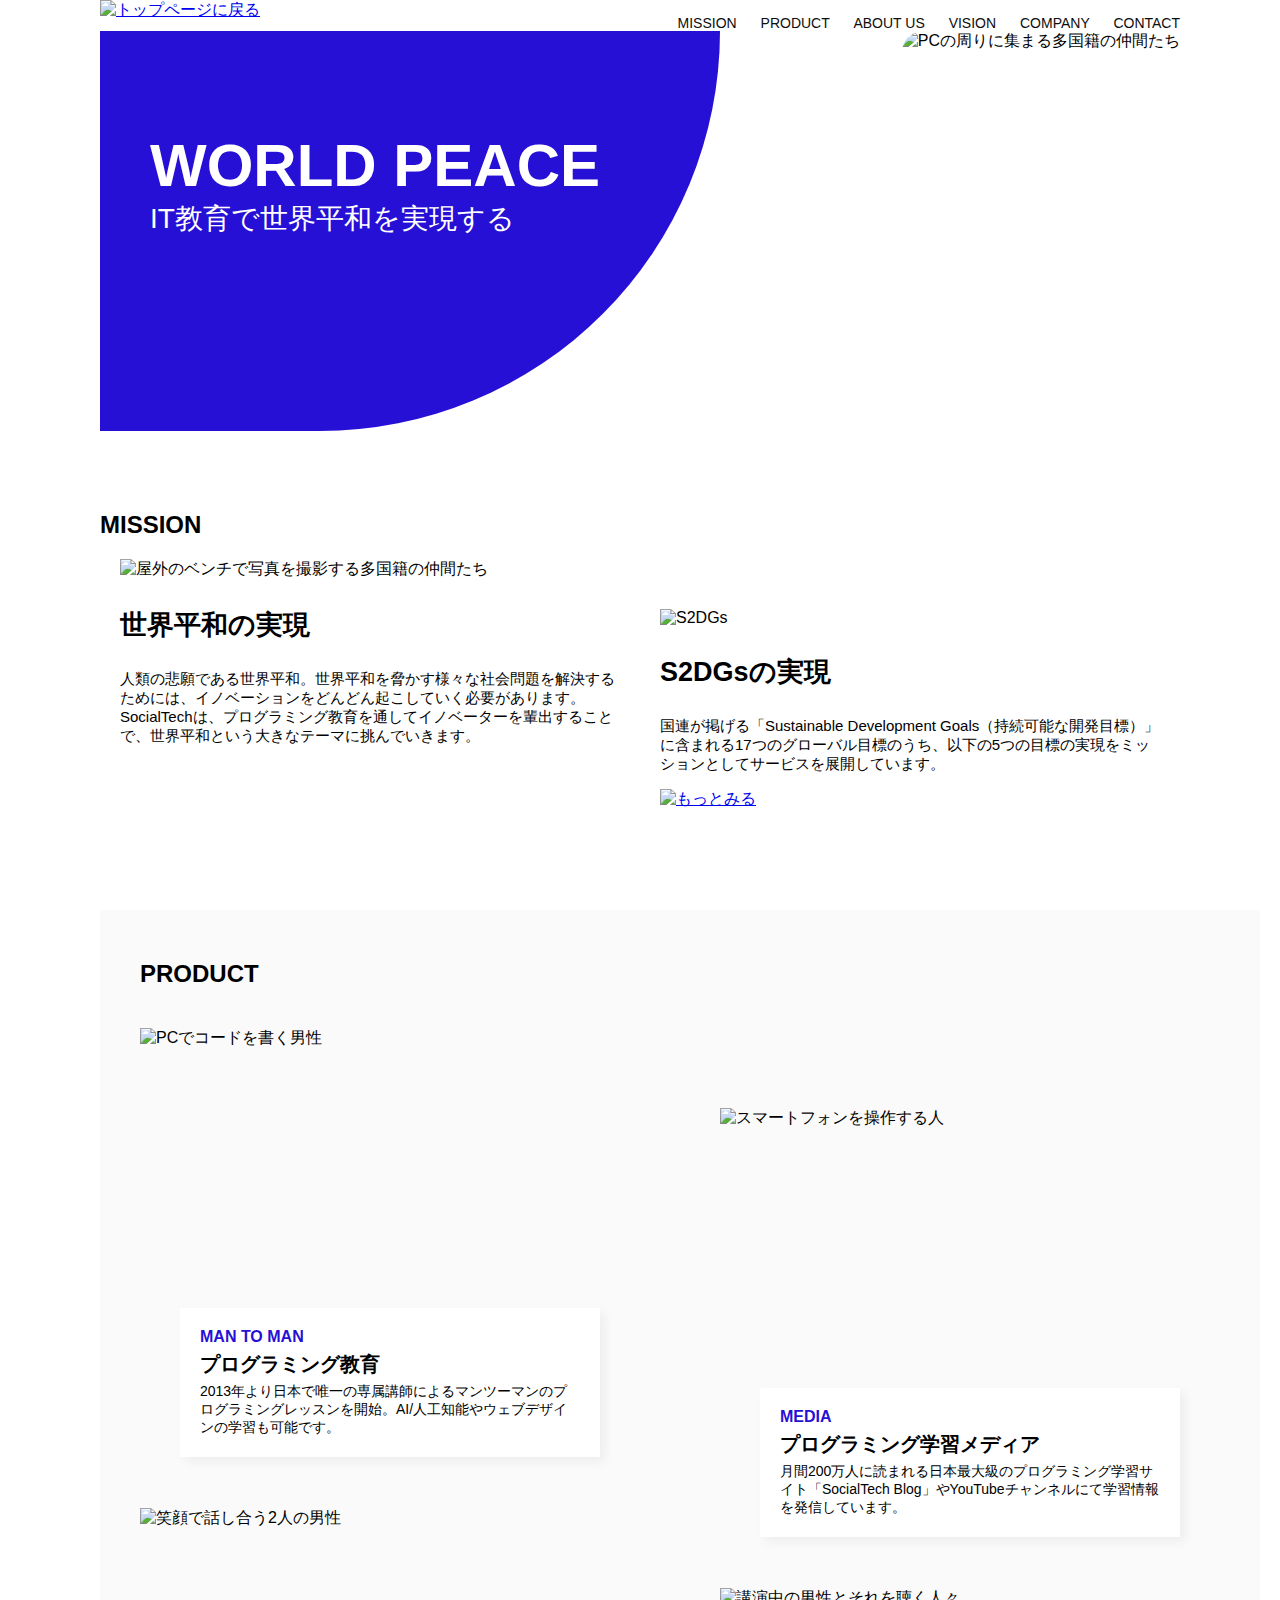
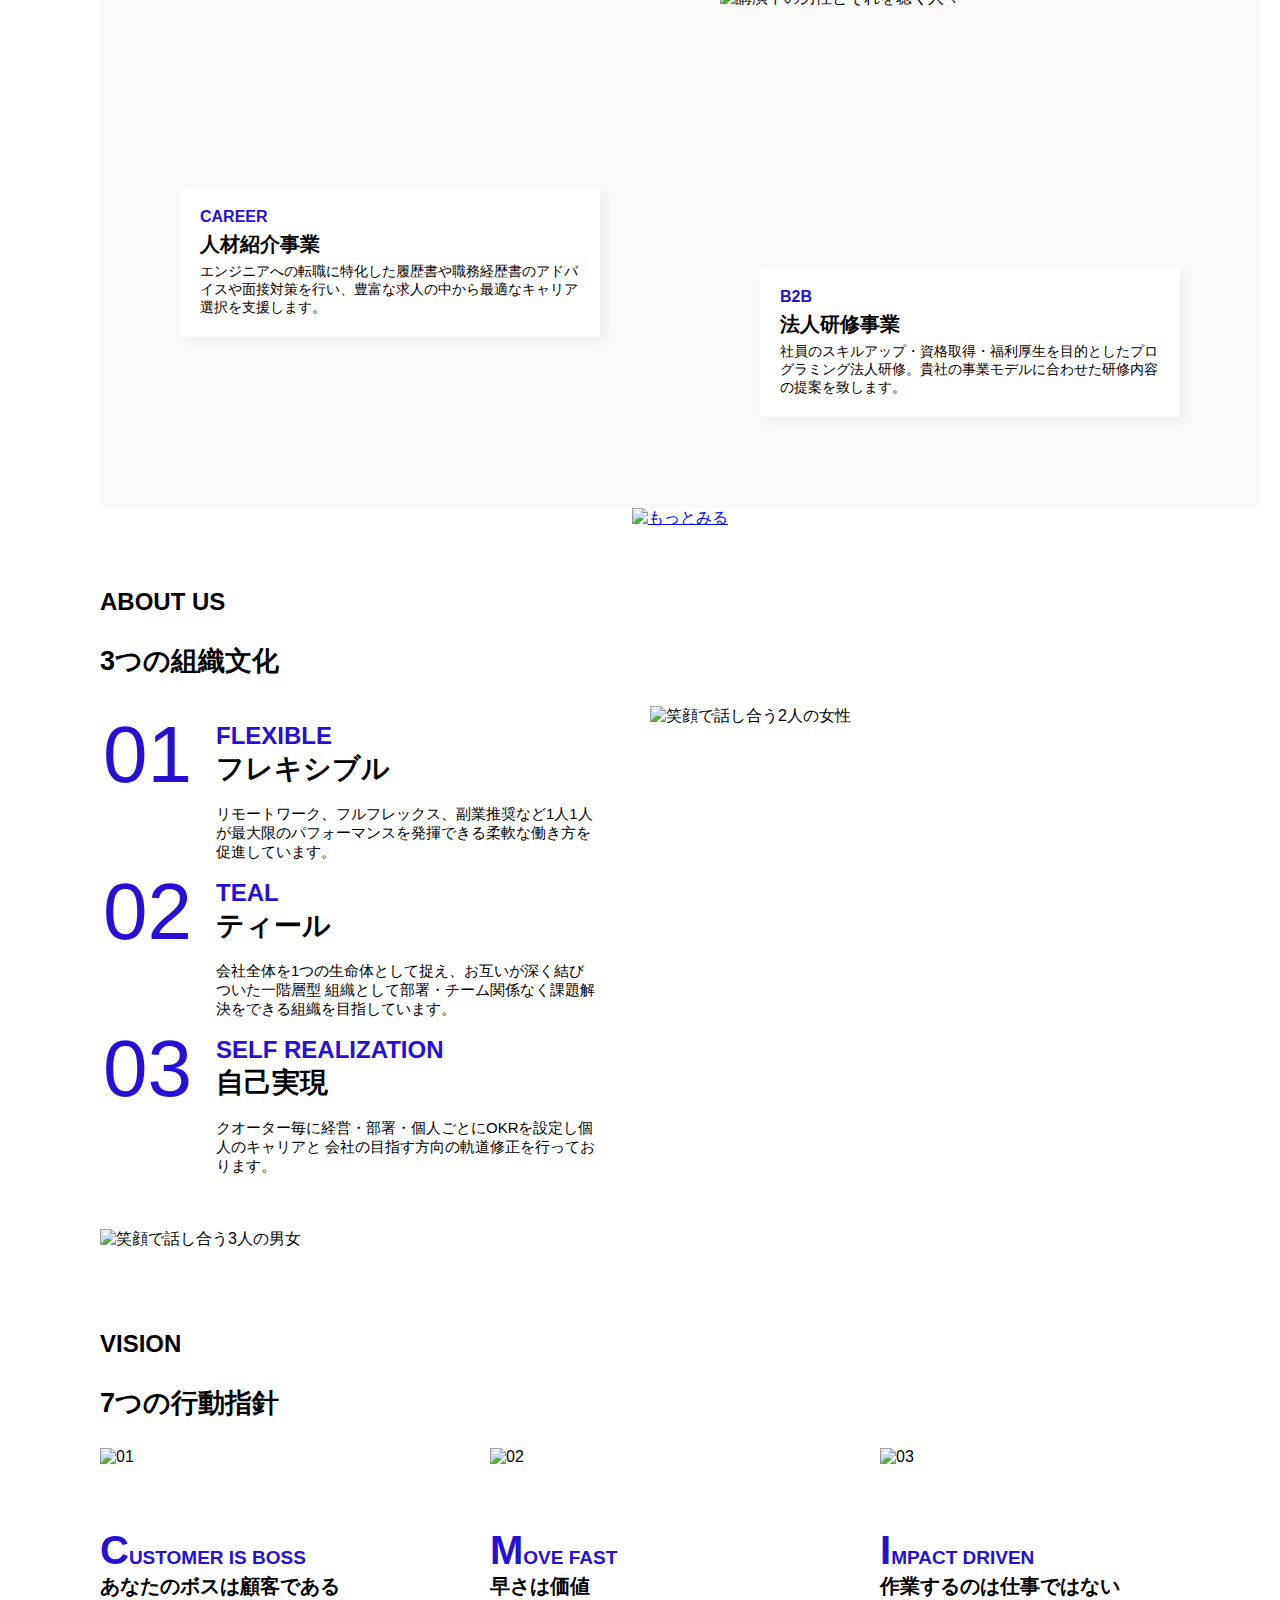
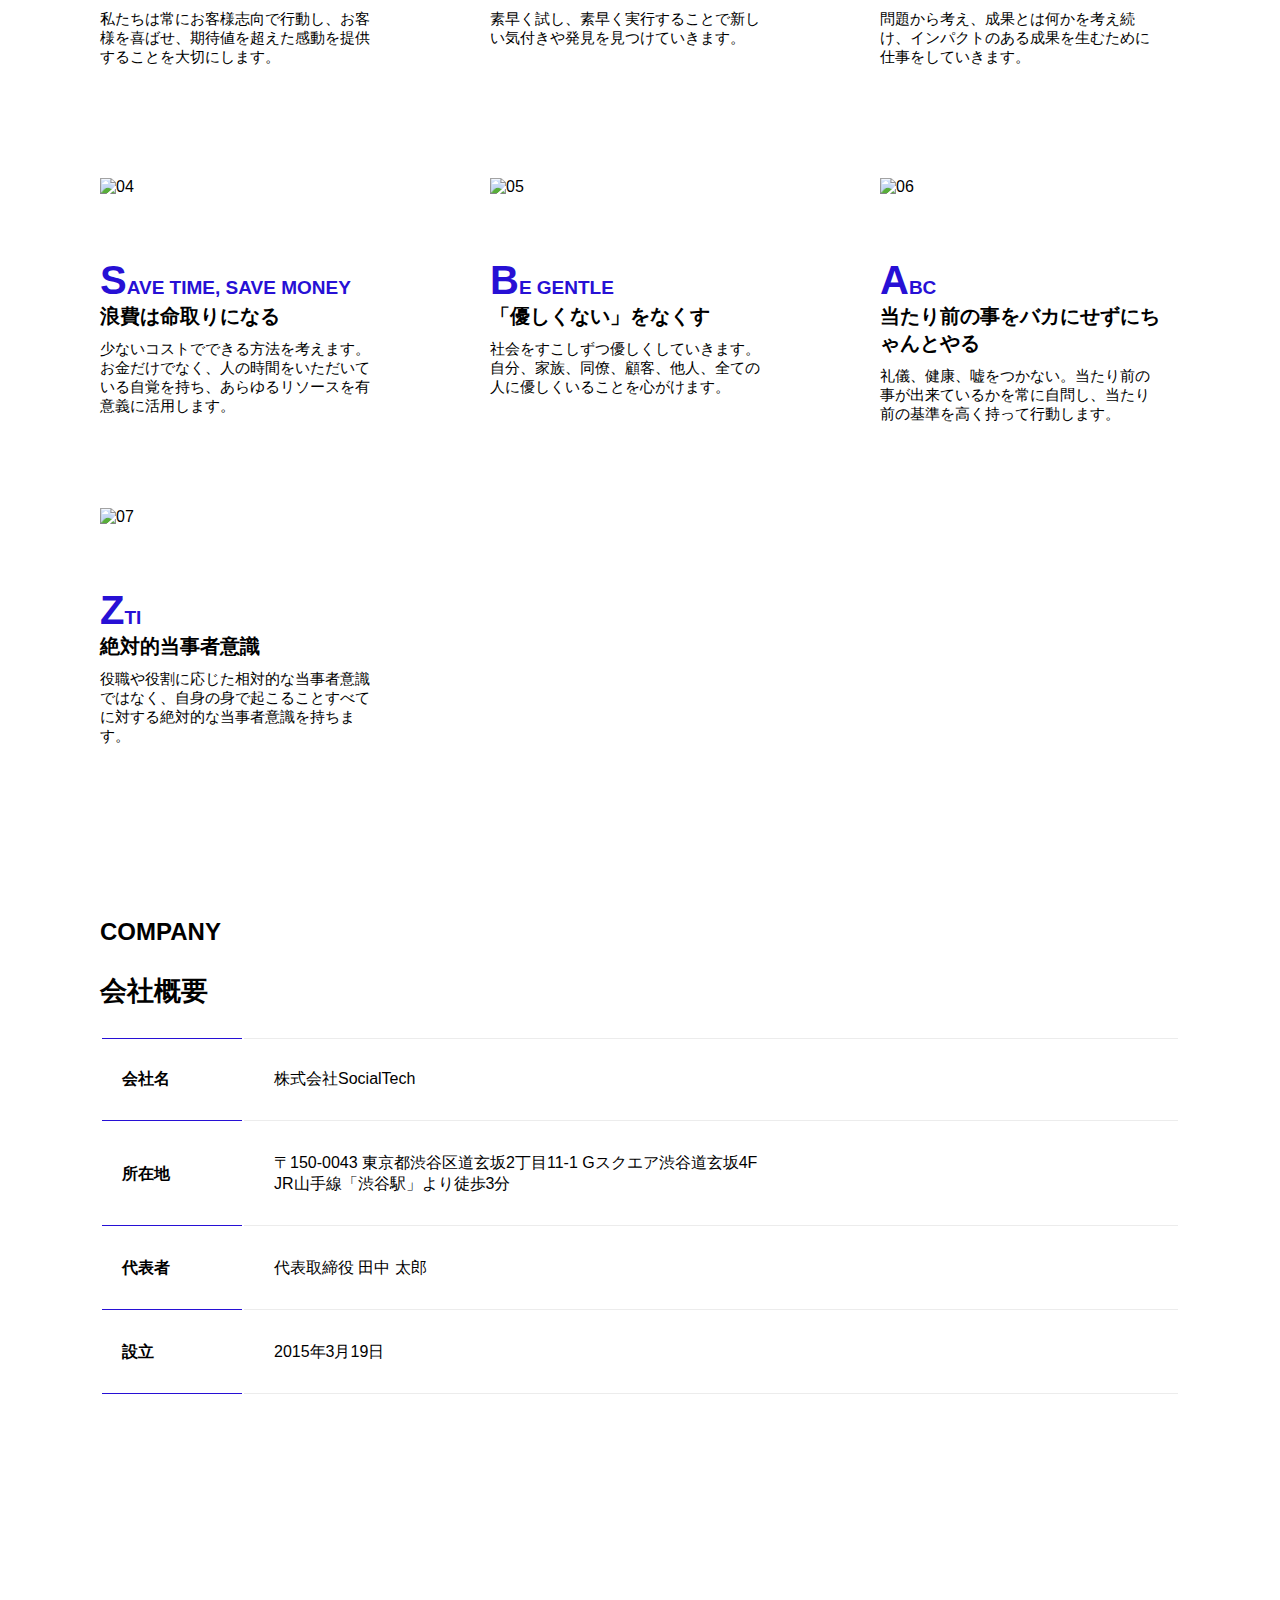
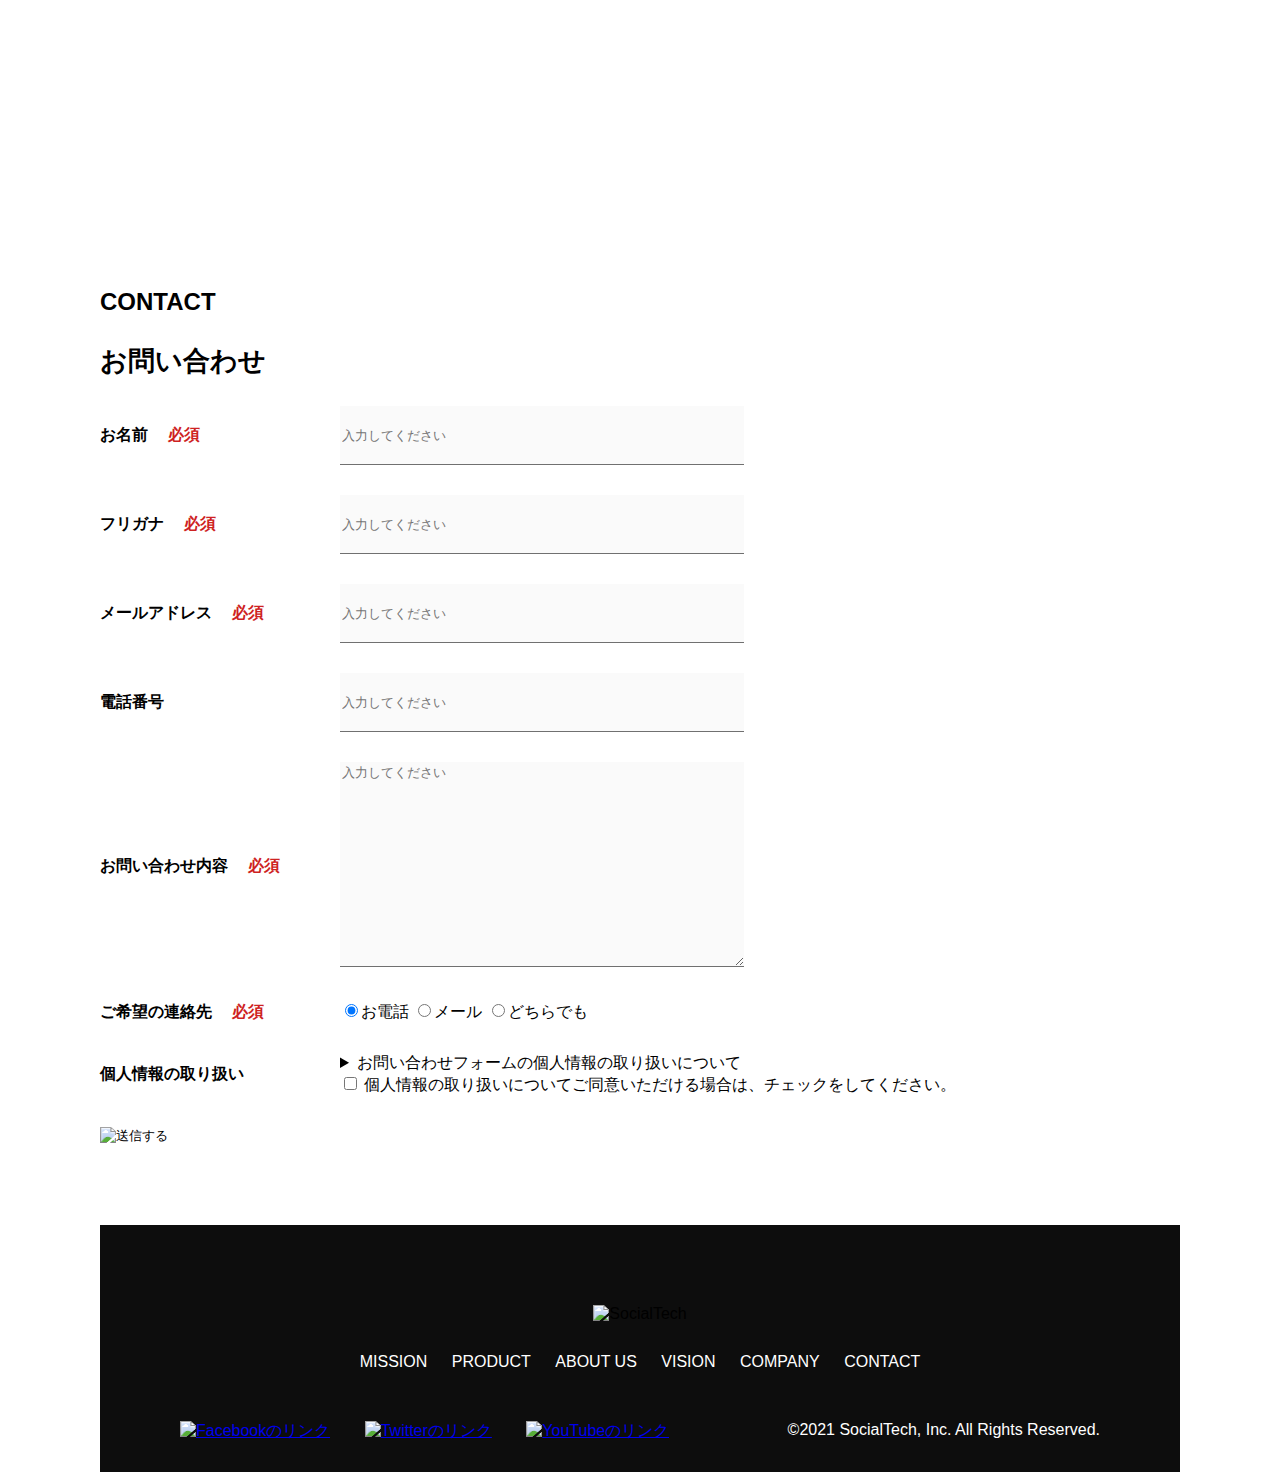
==== index.html @ 845ab879 "Add files via upload" ====
<!DOCTYPE html>
<html>
    <head>
        <title>SocialTech</title>
        <meta charset="utf-8">
        <meta name="description" content="SocialTechはEdTech業界のリーディングカンパニーを目指します。">
        <!-- 横幅(width)=画面サイズに合わせていっぱいに広げる, 拡大率(initial-scale)=等倍で拡大縮小しない -->
        <meta name="viewport" content="width=device-width, initial-scale=1.0">
        <link rel="stylesheet" href="style.css">
    </head>
    <body>
        <!-- ヘッダー -->
        <header>
            <!-- ロゴ -->
            <!-- altは画像が表示されないときに代わりに表示するテキスト -->
            <a href="index.html" id="logo"><img src="images/logo.png" alt="トップページに戻る"></a> 

            <!-- PC用ナビゲーション -->
            <nav id="nav-pc">
                <a href="mission.html">MISSION</a>
                <a href="product.html">PRODUCT</a>
                <!-- ページ内のid=#○○に飛ぶ(スクロール) -->
                <a href="index.html#aboutus">ABOUT US</a>
                <a href="index.html#virsion">VISION</a>
                <a href="index.html#company">COMPANY</a>
                <a href="index.html#contact">CONTACT</a>
            </nav>

            <!-- スマホ用メニューボタン -->
            <!-- onclick="JavaScriptで記述"：「クリック（タップ）したら～する」 -->
            <!-- nav-spというidを持つ要素がnoneからblockになる。という意味のJSの記述 -->
            <img id="menu-sp" src="images/button-menu.png" alt="ナビゲーションを開く" onclick="document.getElementById('nav-sp').style.display = 'block'">

            <!-- スマホ用ナビゲーション -->
            <nav id="nav-sp">
                <!--  onclick=...の意味は「nav-spというidを持つ要素（今回の場合はスマートフォン用ナビゲーション）に対し、クリック（タップ）時にdisplay: none;というスタイルを適用する」 -->
                <img id="close" src="images/button-close.png" alt="ナビゲーションを閉じる" onclick="document.getElementById('nav-sp').style.display = 'none'">
                <a id="logo-sp" href="index.html" onclick="document.getElementById('nav-sp').style.display = 'none'">
                    <img src="images/logo-sp.png" alt="トップページに戻る">
                </a>
                <a class="menu" href="mission.html" onclick="document.getElementById('nav-sp').style.display = 'none'">MISSION</a>
                <a class="menu" href="product.html" onclick="document.getElementById('nav-sp').style.display = 'none'">PRODUCT</a>
                <a class="menu" href="index.html#aboutus" onclick="document.getElementById('nav-sp').style.display = 'none'">ABOUTUS</a>
                <a class="menu" href="index.html#vision" onclick="document.getElementById('nav-sp').style.display = 'none'">VISION</a>
                <a class="menu" href="index.html#company" onclick="document.getElementById('nav-sp').style.display = 'none'">COMPANY</a>
                <a class="menu" href="index.html#contact" onclick="document.getElementById('nav-sp').style.display = 'none'">CONTACT</a>
                <div id="sns">
                    <a href="https://www.facebook.com/sejuku2013"><img src="images/button-facebook.png" alt="Facebookのリンク"></a>
                    <a href="https://twitter.com/samuraijuku"><img src="images/button-twitter.png" alt="Twitterのリンク"></a>
                    <a href="https://www.youtube.com/channel/UCCFOQO5aDK0xXam4cUQXT8g"><img src="images/button-youtube.png" alt="YouTubeのリンク"></a>
                </div>
            </nav>
        </header>

        <main>
            <article>
                <!-- メインビジュアル -->
                <section id="main-visual">
                    <div id="main-message">
                        <h1>WORLD PEACE</h1>
                        <p>IT教育で世界平和を実現する</p>
                    </div>
                    <img src="images/index/index-main.png" alt="PCの周りに集まる多国籍の仲間たち">
                </section>
                <!--ミッション-->
                <section id="mission">
                    <h2 class="index-h2">MISSION</h2>
                    <div id="mission-flex">
                        <div>
                            <img id="mission-photo" src="images/index/index-mission.png" alt="屋外のベンチで写真を撮影する多国籍の仲間たち">
                            <h3>世界平和の実現</h3>
                            <p>
                            人類の悲願である世界平和。世界平和を脅かす様々な社会問題を解決するためには、イノベーションをどんどん起こしていく必要があります。SocialTechは、プログラミング教育を通してイノベーターを輩出することで、世界平和という大きなテーマに挑んでいきます。
                            </p>
                        </div>
                        <div>
                            <img id="s2dgs" src="images/index/s2dgs.png" alt="S2DGs">
                            <h3>S2DGsの実現</h3>
                            <p>国連が掲げる「Sustainable Development Goals（持続可能な開発目標）」に含まれる17つのグローバル目標のうち、以下の5つの目標の実現をミッションとしてサービスを展開しています。</p>
                            <a href="mission.html"><img src="images/button-more.png" alt="もっとみる"></a>
                        </div>
                    </div>
                </section>
                <!-- プロダクト -->
                <section id="product">
                    <h2 class="index-h2">PRODUCT</h2>
                    <div>
                        <div id="product-left">
                            <div>
                                <img class="product-photo" src="images/index/index-mantoman.png" alt="PCでコードを書く男性">
                                <div class="product-explain">
                                    <span>MAN TO MAN</span>
                                    <h3>プログラミング教育</h3>
                                    <p>2013年より日本で唯一の専属講師によるマンツーマンのプログラミングレッスンを開始。AI/人工知能やウェブデザインの学習も可能です。</p>
                                </div>
                            </div>
                            <div>
                                <img class="product-photo" src="images/index/index-career.png" alt="笑顔で話し合う2人の男性">
                                <div class="product-explain">
                                    <span>CAREER</span>
                                    <h3>人材紹介事業</h3>
                                    <p>エンジニアへの転職に特化した履歴書や職務経歴書のアドバイスや面接対策を行い、豊富な求人の中から最適なキャリア選択を支援します。</p>
                                </div>
                            </div>
                        </div>
                        <div id="product-right">
                            <div>
                                <img class="product-photo" src="images/index/index-media.png" alt="スマートフォンを操作する人">
                                <div class="product-explain">
                                    <span>MEDIA</span>
                                    <h3>プログラミング学習メディア</h3>
                                    <p>月間200万人に読まれる日本最大級のプログラミング学習サイト「SocialTech Blog」やYouTubeチャンネルにて学習情報を発信しています。</p>
                                </div>
                            </div>
                            <div>
                                <img class="product-photo" src="images/index/index-b2b.png" alt="講演中の男性とそれを聴く人々">
                                <div class="product-explain">
                                    <span>B2B</span>
                                    <h3>法人研修事業</h3>
                                    <p>社員のスキルアップ・資格取得・福利厚生を目的としたプログラミング法人研修。貴社の事業モデルに合わせた研修内容の提案を致します。</p>
                                </div>
                            </div>
                        </div>
                    </div>
                    <div>
                        <a id="product-more" href="product.html">
                            <img src="images/button-more.png" alt="もっとみる">
                        </a>
                    </div>
                </section>
                <!---ABOUT US-->
                <section id="aboutus">
                    <h2 class="index-h2">ABOUT US</h2>
                    <h3>3つの組織文化</h3>
                    <div>
                        <table class="culture-table">
                            <tr>
                                <td>
                                    <span class="culture-num">01</span>
                                </td>
                                <td>
                                    <span class="culture-en">FLEXIBLE</span>
                                    <span class="culture-jp">フレキシブル</span>
                                </td>
                            </tr>
                            <tr>
                                <td>
                                    <!--空のセル-->
                                </td>
                                <td>
                                    <p class="culture-description">
                                        リモートワーク、フルフレックス、副業推奨など1人1人が最大限のパフォーマンスを発揮できる柔軟な働き方を促進しています。
                                    </p>
                                </td>
                            </tr>
                            <tr>
                                <td>
                                    <span class="culture-num">02</span>
                                </td>
                                <td>
                                    <span class="culture-en">TEAL</span>
                                    <span class="culture-jp">ティール</span>
                                </td>
                            </tr>
                            <tr>
                                <td>
                                    <!--空のセル-->
                                </td>
                                <td>
                                    <p class="culture-description">
                                        会社全体を1つの生命体として捉え、お互いが深く結びついた一階層型
                                        組織として部署・チーム関係なく課題解決をできる組織を目指しています。
                                    </p>
                                </td>
                            </tr>
                            <tr>
                                <td>
                                    <span class="culture-num">03</span>
                                </td>
                                <td>
                                    <span class="culture-en">SELF REALIZATION</span>
                                    <span class="culture-jp">自己実現</span>
                                </td>
                            </tr>
                            <tr>
                                <td>
                                    <!--空のセル-->
                                </td>
                                <td>
                                    <p class="culture-description">
                                        クオーター毎に経営・部署・個人ごとにOKRを設定し個人のキャリアと
                                        会社の目指す方向の軌道修正を行っております。
                                    </p>
                                </td>
                            </tr>
                        </table>
                        <img class="culture-img" src="images/index/index-aboutus1.png" alt="笑顔で話し合う2人の女性">
                    </div>
                    <img class="culture-img2" src="images/index/index-aboutus2.png" alt="笑顔で話し合う3人の男女">
                </section>
                <!-- VISION -->
                <section id="vision">
                    <h2 class="index-h2">VISION</h2>
                    <h3>7つの行動指針</h3>
                    <div>
                        <div class="vision-box">
                            <img src="images/index/vision-01.png" alt="01">
                            <span>
                                <h4>CUSTOMER IS BOSS</h4>
                                <h5>あなたのボスは顧客である</h5>
                                <p>私たちは常にお客様志向で行動し、お客様を喜ばせ、期待値を超えた感動を提供することを大切にします。</p>
                            </span>
                        </div>
                        <div class="vision-box">
                            <img src="images/index/vision-02.png" alt="02">
                            <span>
                                <h4>MOVE FAST</h4>
                                <h5>早さは価値</h5>
                                <p>素早く試し、素早く実行することで新しい気付きや発見を見つけていきます。</p>
                            </span>
                        </div>
                        <div class="vision-box">
                            <img src="images/index/vision-03.png" alt="03">
                            <span>
                                <h4>IMPACT DRIVEN</h4>
                                <h5>作業するのは仕事ではない</h5>
                                <p>問題から考え、成果とは何かを考え続け、インパクトのある成果を生むために仕事をしていきます。</p>
                            </span>
                        </div>
                        <div class="vision-box">
                            <img src="images/index//vision-04.png" alt="04">
                            <span>
                                <h4>SAVE TIME, SAVE MONEY</h4>
                                <h5>浪費は命取りになる</h5>
                                <p>少ないコストでできる方法を考えます。お金だけでなく、人の時間をいただいている自覚を持ち、あらゆるリソースを有意義に活用します。</p>
                            </span>
                        </div>
                        <div class="vision-box">
                            <img src="images/index/vision-05.png" alt="05">
                            <span>
                                <h4>BE GENTLE</h4>
                                <h5>「優しくない」をなくす</h5>
                                <p>社会をすこしずつ優しくしていきます。自分、家族、同僚、顧客、他人、全ての人に優しくいることを心がけます。</p>
                            </span>
                        </div>
                        <div class="vision-box">
                            <img src="images/index/vision-06.png" alt="06">
                            <span>
                                <h4>ABC</h4>
                                <h5>当たり前の事をバカにせずにちゃんとやる</h5>
                                <p>礼儀、健康、嘘をつかない。当たり前の事が出来ているかを常に自問し、当たり前の基準を高く持って行動します。</p>
                            </span>
                        </div>
                        <div class="vision-box">
                            <img src="images/index/vision-07.png" alt="07">
                            <span>
                                <h4>ZTI</h4>
                                <h5>絶対的当事者意識</h5>
                                <p>役職や役割に応じた相対的な当事者意識ではなく、自身の身で起こることすべてに対する絶対的な当事者意識を持ちます。</p>
                            </span>
                        </div>
                    </div>
                </section>
                <!-- COMPANY -->
                <section id="company">
                    <h2 class="index-h2">COMPANY</h2>
                    <h3>会社概要</h3>
                    <table id="company-table">
                        <!-- 1行目 -->
                        <tr>
                            <th class="tableheader-first">会社名</th>
                            <td class="cell-first">株式会社SocialTech</td>
                        </tr>
                        <!-- 2行目 -->
                        <tr>
                            <th class="tableheader">所在地</th>
                            <td class="cell">〒150-0043 東京都渋谷区道玄坂2丁目11-1 Gスクエア渋谷道玄坂4F<br>JR山手線「渋谷駅」より徒歩3分</td>
                        </tr>
                        <!-- 3行目 -->
                        <tr>
                            <th class="tableheader">代表者</th>
                            <td class="cell">代表取締役 田中 太郎</td>
                        </tr>
                        <!-- 4行目 -->
                        <tr>
                            <th class="tableheader">設立</th>
                            <td class="cell">2015年3月19日</td>
                        </tr>
                    </table>
                    <iframe
                        src="https://www.google.com/maps/embed?pb=!1m18!1m12!1m3!1d3241.7759544892483!2d139.69399665123464!3d35.65789123876098!2m3!1f0!2f0!3f0!3m2!1i1024!2i768!4f13.1!3m3!1m2!1s0x60188caa0042e8d1%3A0xba130bea826a7aa2!2z44CSMTUwLTAwNDMg5p2x5Lqs6YO95riL6LC35Yy66YGT546E5Z2C77yS5LiB55uu77yR77yR4oiS77yR!5e0!3m2!1sja!2sjp!4v1636872991912!5m2!1sja!2sjp"
                        style="border:0;" allowfullscreen="" loading="lazy">
                    </iframe>
                </section>
                <!-- お問い合わせフォーム -->
                <section id="contact">
                    <h2 class="index-h2">CONTACT</h2>
                    <h3>お問い合わせ</h3>
                    <form action="https://api.staticforms.xyz/submit" method="post">
                        <input type="text" name="honeypot" style="display:none">
                        <!--STATIC FORMSのアクセスキーをvalueに設定する-->
                        <input type="hidden" name="accessKey" value="f40c87d3-602c-4e78-8162-418f2dcc655f">
                        <!--メールのタイトルをvalueに設定する-->
                        <input type="hidden" name="subject" value="お問い合わせフォーム" />
                        <!--送信先のメールアドレスをvalueに設定する-->
                        <input type="hidden" name="replyTo" value="sota1347.u@icloud.com">
                        <!--redirectToのURLは公開後のURLへリンクする-->
                        <input type="hidden" name="redirectTo" value="">
                        <div>
                            <div class="contact-heading">
                            <label class="contact-label">お名前<span class="contact-span">必須</span></label>
                            </div>
                            <div>
                            <input type="text" name="name" placeholder="入力してください" class="contact-textbox">
                            </div>
                        </div>
                        <div>
                            <div class="contact-heading">
                            <label class="contact-label">フリガナ<span class="contact-span">必須</span></label>
                            </div>
                            <div>
                            <input type="text" name="hurigana" placeholder="入力してください" class="contact-textbox">
                            </div>
                        </div>
                        <div>
                            <div class="contact-heading">
                            <label class="contact-label">メールアドレス<span class="contact-span">必須</span></label>
                            </div>
                            <div>
                            <input type="text" name="email" placeholder="入力してください" class="contact-textbox">
                            </div>
                        </div>
                        <div>
                            <div class="contact-heading">
                            <label class="contact-label">電話番号</label>
                            </div>
                            <div>
                            <input type="text" name="tel" placeholder="入力してください" class="contact-textbox">
                            </div>
                        </div>
                        <div>
                            <div class="contact-heading">
                                <label class="contact-label">お問い合わせ内容<span class="contact-span">必須</span></label>
                            </div>
                            <div>
                                <textarea class="contact-textarea" placeholder="入力してください" name="message"></textarea>
                            </div>
                        </div>
                        <div>
                            <div class="contact-heading">
                                <label class="contact-label">ご希望の連絡先<span class="contact-span">必須</span></label>
                            </div>
                            <div>
                                <!-- checkedを入れると初めから選択された状態になる -->
                                <input class="radiobutton" type="radio" value="tel" name="contact" checked><label>お電話</label>
                                <input class="radiobutton" type="radio" value="mail" name="contact"><label>メール</label>
                                <input class="radiobutton" type="radio" value="both" name="contact"><label>どちらでも</label>
                            </div>
                        </div>
                        <div>
                            <div class="contact-heading">
                              <label class="contact-label">個人情報の取り扱い</label>
                            </div>
                            <div>
                                <details>
                                    <summary>お問い合わせフォームの個人情報の取り扱いについて</summary>
                                    <div>
                                        <span>１．組織の名称又は氏名</span><br>
                                        株式会社SocialTech<br><br>
                                        <span>２．個人情報保護管理者（若しくはその代理人）の氏名又は職名、所属及び連絡先鈴木 一郎 コーポレート部</span><br>
                                        メールアドレス：support@socialtech.net<br>
                                        TEL：03-xxxx-xxxx<br>
                                        <span>３．個人情報の利用目的</span><br>
                                        ・本サービス及び本サービスに関連する情報の提供又はそれらに関する連絡のため<br>
                                        ・ユーザーの本人確認のため<br>
                                        ・当社サービスのご案内のため<br>
                                        ・当社の商品等の広告または宣伝（電子メールによるものを含むものとします。）<br><br>
                                        <span>４．個人情報の取り扱い業務の委託</span><br>
                                        個人情報の取扱業務の全部または一部を外部に業務委託する場合があります。<br>
                                        その際、弊社は、個人情報を適切に保護できる管理体制を敷き実行していることを条件として<br>
                                        委託先を厳選したうえで、機密保持契約を委託先と締結し、お客様の個人情報を厳密に管理させます。<br><br>
                                        <span>５．個人情報の開示等の請求</span><br>
                                        お客様は、弊社に対してご自身の個人情報の開示等（利用目的の通知、開示、内容の訂正・追加・削除、利用の停止または消去、第三者への提供の停止）に関して、当社問合わせ窓口に申し出ることができます。<br>
                                        その際、弊社はお客様ご本人を確認させていただいたうえで、合理的な期間内に対応いたします。<br><br>
                                        なお、個人情報に関する弊社問合わせ先は、次の通りです。<br><br>
                                        株式会社SocialTech　個人情報問合せ窓口<br>
                                        〒150-0043　東京都渋谷区道玄坂2丁目11-1 Ｇスクエア渋谷道玄坂 4F<br>
                                        メールアドレス：support@socialtech.net　TEL：03-xxxx-xxxx<br><br>
                                        <span>６．個人情報を提供されることの任意性について</span><br><br>
                                        お客様がご自身の個人情報を弊社に提供されるか否かは、お客様のご判断によりますが、もしご提供されない場合には、適切なサービスが提供できない場合がありますので予めご了承ください。
                                    </div>
                                </details>
                                <input type="checkbox" name="agree">
                                <span>個人情報の取り扱いについてご同意いただける場合は、チェックをしてください。</span>
                            </div>
                        </div>
                        <!-- input type="image"は画像でボタンを作成できる -->
                        <input type="image" src="images/button-submit.png" alt="送信する">
                    </form>
                </section>
            </article>
        </main>

        <footer>
            <div id="footer-logo">
                <img src="images/logo-sp.png" alt="SocialTech">
            </div>
            <div id="footer-link">
                <a href="mission.html">MISSION</a>
                <a href="product.html">PRODUCT</a>
                <a href="index.html#aboutus">ABOUT US</a>
                <a href="index.html#vision">VISION</a>
                <a href="index.html#company">COMPANY</a>
                <a href="index.html#contact">CONTACT</a>
            </div>
            <div id="sns-footer">
                <a href="https://www.facebook.com/sejuku2013"><img src="images/button-facebook.png" alt="Facebookのリンク"></a>
                <a href="https://twitter.com/samuraijuku"><img src="images/button-twitter.png" alt="Twitterのリンク"></a>
                <a href="https://www.youtube.com/channel/UCCFOQO5aDK0xXam4cUQXT8g"><img src="images/button-youtube.png" alt="YouTubeのリンク"></a>
                <span id="copyright">&copy;2021 SocialTech, Inc. All Rights Reserved. </span>
            </div>
        </footer>
    </body>
</html>
---- style.css ----
/*===============PC、スマホ共通スタイル===============*/
body {
    /* フォント名にスペースが含まれる場合は"（ダブルクオーテーション）で囲みます。 */
    font-family: "Source Sans Pro", "Hiragino Kaku Gothic ProN", Meiryo, Arial, sans-serif;
}

p {
    font-size: 15px;
}

/*================PC用のスタイル =================*/
@media screen and (min-width: 768px) {
    /* 横幅設定 */
    body {
        max-width: 1080px;
        min-width: 960px;
        margin: 0 auto 0 auto;
    }
    
    /* ヘッダー */
    header {
        display: flex;
        /* ロゴを左寄せ、ナビゲーションを右寄せにする */
        justify-content: space-between;
    }

    /* ナビゲーションのレイアウト */
    #nav-pc {
        text-align: right;
        font-size: 14px;
        padding-top: 15px;
    }
    
    /* ナビゲーションのリンクの装飾設定 */
    #nav-pc > a {
        /* リンクの下線を非表示にする */
        text-decoration: none;
        margin-left: 20px;
    }
    #nav-pc > a:link {
        color: #0d0d0d;
    }
    #nav-pc > a:visited {
        color: #0d0d0d;
    }
    #nav-pc > a:hover {
        color: #0d0d0d;
        text-decoration: underline;
    }
    #nav-pc > a:active {
        color: #0d0d0d;
    }

    /* スマホ用ナビを非表示 */
    #nav-sp, #menu-sp {
        display: none;
    }

    /* メインビジュアル */
    #main-visual {
        position: relative;
        height: 400px;
    }

    #main-message {
        /* 親要素を基準に絶対位置で配置する */
        position: absolute;
        top: 0;
        left: 0;
        background-color: #2710d5;
        color: #ffffff;
        /* 右下の角を丸める(左上 右上 右下 左下) */
        border-radius: 0 0 476px 0;
        max-width: 620px;
        height: 100%;
        width: 100%;
        /* 要素ごとにz-index:10;のように数字を指定して、大きい数字を指定した要素が上に重なる。(-もあり, 初期値0) */
        z-index: 11;
    }

    #main-message > h1 {
        font-size: 60px;
        font-weight: bold;
        margin: 100px 0 0 50px;
    }

    #main-message > p { 
        font-size: 28px;
        margin: 0 0 0 50px;
    }

    #main-visual > img {
        max-width: 620px;
        border-radius: 476px 0 0 0;
        position: absolute;
        top: 0;
        right: 0;
        z-index: 10;
    }

    /* 見出し */
    h2 {
        margin: 40px 0 0 0;
    }
    
    h2::after {
        /* 疑似要素(::after)で画像を追加する場合は、content: url("画像パス");を指定する */
        content: url("images/line.png");
        margin-left: 10px;
    }
    
    h3 {
        font-size: 27px;
    }

    /* ミッション */
    #mission {
        margin: 80px auto 80px auto;
        width: 100%;
    }
    
    #mission-flex {
        width: 100%;
        /* 親要素にdisplay: flex;を指定することで、子要素を横並びにできる */
        display: flex;
    }

    #mission-flex > div {
        width: 50%;
        margin: 20px;
    }
    
    #mission-photo {
        width: 100%;
    }
    
    #s2dgs {
        margin-top: 50px;
        width: 100%;
    }

    /* プロダクト */
    #product {
        background-color: #fafafa;
        width: 100%;
        margin: 80px 0 80px 0;
        padding: 10px 40px 0px 40px;
    }
    
    /* 外枠 */
    #product > div {
        margin-top: 40px;
        display: flex;
    }
    
    /* 左のカラム */
    #product-left {
        width: 50%;
        margin-right: 20px;
    }
    
    /* 右のカラム */
    #product-right {
        width: 50%;
        margin-left: 20px;
        margin-top: 80px;
    }
    
    /* 画像＋説明の枠 */
    #product-left > div {
        position: relative;
        height: 480px;
        margin-right: 20px;
    }
    #product-right > div {
        position: relative;
        height: 480px;
        margin-left: 20px;
    }

    /* 画像*/
    .product-photo {
        width: 100%;
    }
    
    /* 説明文の枠 */
    .product-explain {
        background-color: #ffffff;
        position: absolute;
        left: 0;
        top: 280px;
        margin: 0 40px 0 40px;
        padding: 20px;
        box-shadow: 5px 5px 10px rgba(0, 0, 0, 0.05);
    }
        
    /* 説明文の英語 */
    .product-explain > span {
        color: #2710d5;
        font-weight: bold;
        font-size: 16px;
        margin: 0;
    }
        
    /* 説明文の見出し */
    .product-explain > h3 {
        font-size: 20px;
        margin: 5px 0 5px 0;
    }
        
    /* 説明文 */
    .product-explain > p {
        font-size: 14px;
        margin: 0;
    }
        
    /* 「もっとみる」ボタン */
    #product-more {
        margin: 0 auto -42px auto;
    }

    /* ABOUT US */
    #aboutus {
        margin: 80px auto 80px auto;
    }
    
    /* 3つの組織文化と画像を入れる枠 */
    #aboutus > div {
        /* 子要素が横並びになる */
        display: flex;
    }

    /* 画像 */
    .culture-img {
        width: 100%;
        /* Flexbox（フレックスボックス）内の要素はalign-self: 
        flex-start;を指定すると上寄せになる */
        align-self: flex-start;
    }
    
    .culture-img2 {
        margin-top: 50px;
        width: 100%;
    }

    /* 3つの組織文化の表 */
    .culture-table {
        max-width: 500px;
        margin-right: 50px;
    }

    /* 番号 */
    .culture-num {
        font-size: 80px;
        color: #2710d5;
        margin: 0 20px 0 0;
    }
    
    /* 組織文化英語 */
    .culture-en {
        color: #2710d5;
        font-weight: bold;
        font-size: 24px;
        display: block;
    }
    
    /* 組織文化日本語 */
    .culture-jp {
        font-size: 28px;
        font-weight: bold;
    }
    
    /* 説明文 */
    .culture-description {
        margin: 0;
    }

    /* ビジョン */
    #vision {
        margin: 80px auto 80px auto;
    }
    
    /* セクション内の外枠 */
    #vision > div {
        width: 100%;
        display: flex;
        /* アイテムを均等な間隔で横方向に揃えたい場合はjustify-contentを利用します */
        justify-content: space-between;
        /* ブラウザ幅に応じて折り返したい場合はflex-wrap: wrap; */
        flex-wrap: wrap;
    }
    
    /* 7つの行動指針の枠 */
    .vision-box {
        width: 300px;
        height: 300px;
        margin-bottom: 30px;
        /* 基準のposition: relative; */
        position: relative;
    }

    .vision-box > img {
        width: 100%;
        height: auto;
        position: absolute;
        top: 0;
        left: 0;
        z-index: 30;
    }
    
    .vision-box > span {
        position: absolute;
        top: 0;
        left: 0;
        z-index: 31;
        margin-right: 20px;
    }
    
    .vision-box > span > h4 {
        color: #2710d5;
        font-size: 19px;
        margin: 80px 0 0 0;
    }
    
    .vision-box > span > h4::first-letter {
        /* ::first-letterで1文字目のみ適応 */
        font-size: 40px;
    }
    
    .vision-box > span > h5 {
        font-size: 20px;
        margin: 0 0 0 0;
    }
    
    .vision-box > span > p {
        margin: 10px 0 0 0;
    }

    /* 会社概要 */
    #company {
        margin: 80px auto 80px auto;
    }

    #company-table {
        width: 100%;
    }

    .tableheader {
        text-align: left;
        padding: 20px;
        border-bottom-color: #2710d5;
        border-bottom-width: 1px;
        border-bottom-style: solid;
        width: 100px;
    }

    /* 最初のヘッダーには上にもボーダーをつける */
    .tableheader-first {
        text-align: left;
        padding: 20px;
        border-bottom-color: #2710d5;
        border-bottom-width: 1px;
        border-bottom-style: solid;
        border-top-color: #2710d5;
        border-top-width: 1px;
        border-top-style: solid;
        width: 100px;
    }

    .cell {
        padding: 30px;
        border-bottom-color: #ececec;
        border-bottom-width: 1px;
        border-bottom-style: solid;
    }

    .cell-first {
        padding: 30px;
        border-bottom-color: #ececec;
        border-bottom-width: 1px;
        border-bottom-style: solid;
        border-top-color: #ececec;
        border-top-width: 1px;
        border-top-style: solid;
    }

    #company > iframe {
        width: 100%;
        height: 368px;
        margin-top: 40px;
    }

    /* お問い合わせ */
    #contact {
        margin: 80px auto 80px auto;
    }

    /* 外枠 */
    #contact > form > div {
        display: flex;
        /* アイテムの並び順を指定:rowは左⇒右 */
        flex-direction: row;
        flex-wrap: wrap;
        padding-bottom: 30px;
    }

    /* 左列の見出し */
    .contact-heading {
        width: 240px;
        /* 縦方向の揃え方（align-self）：中央揃え（center） */
        align-self: center;
    }

    /* 見出しのラベル */
    .contact-label {
        font-weight: bold;
    }

    /* 必須の文字 */
    .contact-span {
        color: #ce2222;
        margin: 0 0 0 20px;
        font-weight: bold;
    }

    /* テキストボックス */
    .contact-textbox {
        border-top: 0;
        border-left: 0;
        border-right: 0;
        border-bottom-width: 1px;
        border-bottom-color: #707070;
        border-bottom-style: solid;
        background-color: #fafafa;
        width: 400px;
        height: 56px;
    }

    /* お問い合わせ内容のテキストエリア */
    .contact-textarea {
        border-top: 0;
        border-left: 0;
        border-right: 0;
        border-bottom-width: 1px;
        border-bottom-color: #707070;
        border-bottom-style: solid;
        background-color: #fafafa;
        width: 400px;
        height: 200px;
    }

    /* 個人情報の取り扱い */
    details {
        width: 700px;
    }

    details > div {
        background-color: #fafafa;
        padding: 20px;
    } 

    details > div > span {
        font-weight: bold;
    }

    /* フッター */
    footer {
        background-color: #0d0d0d;
        text-align: center;
        padding: 80px 80px 30px 80px;
    }
    
    #footer-logo {
        margin-bottom: 30px;
    }

    #footer-link {
        margin-bottom: 50px;
    }

    #footer-link > a {
        text-decoration: none;
        margin: 10px;
    }

    #footer-link > a:link {
        color: #ffffff;
    }

    #footer-link > a:visited {
        color: #ffffff;
    }

    #footer-link > a:hover {
        color: #ffffff;
        text-decoration: underline;
    }

    #footer-link > a:active {
        color: #ffffff;
    }

    #sns-footer {
        text-align: left;
        width: 100%;
    }

    #sns-footer > a {
        margin-right: 30px;
    }

    #copyright {
        color: #ffffff;
        /* floatプロパティで要素を右寄せ、左寄せにできる */
        float: right;
        /* ↓text-align: right;ではなくfloat: right;の理由 */
        /* spanのようなdisplay: inline;の要素を右寄せにするには、「親要素に対して」text-align: right;を指定します。
        また、 margin-right: 0;と margin-left: auto;を指定すれば、display: block;の要素であれば右寄せになります。
        ただし、この方法はdisplay: inline;の要素には使えません。 */
    }

    /*------- mission.html用スタイル--------- */
    /* ミッションのメインビジュアル */
    #mission-main {
        height: 496px;
        width: 100%;
        background-image: url("images/mission/mission-main.png");
        background-repeat: no-repeat;
        /* y軸方向のpositionを決めている */
        background-position-y: center;
        /* background-sizeプロパティ(背景画像の大きさ変更)です。
        値の指定は横幅・縦幅の順番で指定します。ex background-size: auto 208px;*/
    }

    #mission-title {
        background-color: #2710d5;
        width: 368px;
        color: #ffffff;
        height: 496px;
        border-radius: 0 248px 248px 0;
        position: relative;
    }

    #mission-title > h1 {
        position: absolute;
        top: 0;
        left: 100px;
        font-size: 80px;
    }

    #mission-title > span {
        position: absolute;
        top: 200px;
        left: 100px;
        font-size: 26px;
    }

    #mission-title > div {
        position: absolute;
        top: 350px;
        left: 100px;
        font-size: 16px;
    }

    #mission-s2dgs {
        width: 100%;
        margin: 20px;
    }
    
    .mission-h2 {
        color: #2710d5;
        font-size: 40px;
    }
    
    .mission-h2::after {
        /* 違うCSSの疑似要素を上書きで消す */
        content: none;
    }

    #mission-5goals {
        margin: 20px;
        display: flex;
    }
    
    #mission-5goals > div {
        flex-grow: 1;
        padding: 20px;
    }
    
    #mission-5goals > div > div {
        margin-bottom: 40px;
    }
    
    .fivegoals-image-right {
        float: right;
        margin: 20px;
    }
    
    .fivegoals-image-left {
        float: left;
        margin: 20px;
    }

    .fivegoals-number {
        color: #2710d5;
        font-size: 48px;
        margin: 0;
    }
    
    .fivegoals-h3 {
        font-size: 28px;
        margin: 0;
    }
    
    .fivegoals-p {
        margin: 0;
    }
}

/*=================スマートフォン用のスタイル==================*/
/* max767pxまで以下のスタイル適応 */
@media screen and (max-width: 767px) {
    body {
        min-width: 375px;
        margin: 0;
    }

    /* PC用ナビゲーション非表示に */
    #nav-pc {
        display: none;
    }

    /* ハンバーガーメニュー */
    #menu-sp {
        float: right;
        padding: 0;
    }

    /* スマホ用ナビゲーションの表示切替 */
    #nav-sp {
        background-color: #2710d5;
        position: absolute;
        left: 0;
        top: 0;
        height: 100%;
        width: 100%;
        /* 初期状態、レイアウトと非表示設定(JSでonclickでblockに) */
        display: none;
        z-index: 100;
    }

    /* ×ボタン */
    #close {
        position: absolute;
        top: 20px;
        right: 20px;
    }

    /* ナビゲーションメニュー用ロゴ */
    #logo-sp {
        margin: 80px 0 30px 20px;
    }

    /* ナビゲーションのリンクの装飾設定 */
    #nav-sp > a {
        display: block;
    }
    #nav-sp > a:link {
        color: #ffffff;
    }
    #nav-sp > a:visited {
        color: #ffffff;
    }
    #nav-sp > a:hover {
        color: #ffffff;
        text-decoration: underline;
    }
    #nav-sp > a:active {
        color: #ffffff;
    }

    #nav-sp > .menu {
        text-decoration: none;
        display: block;
        margin: 0 20px 0 20px;
        height: 44px;
        font-size: 16px;
        /* 背景画像（background-image）：url("images/arrow.png")を指定し、arrow.pngをリンクの背景として表示する */
        background-image: url("images/arrow.png");
        /* 背景のリピート方法（background-repeat）：繰り返さない（no-repeat）:1枚しか表示しない */
        background-repeat: no-repeat;
        /* 背景の位置（background-position）：right topを指定し、右上に配置する */
        background-position: right top;
    }

    #sns {
        /* 絶対位置左下20px */
        position: absolute;
        bottom: 20px;
        left: 20px;
    }
    #sns > a {
        margin-right: 30px;
    }

    /* メインビジュアル */
    #main-visual {
        position: relative;
        height: 470px;
        width: 100%;
        /* 初期値のvisibleだとはみ出た部分が表示されますが、
        hiddenという値を指定すると、はみ出た部分が非表示になります。 */
        overflow: hidden;
    }
    #main-visual > div {
        position: absolute;
        top: 0;
        left: 0;
        background-color: #2710d5;
        color: white;
        border-radius: 0 0 476px 0;
        text-align: center;
        height: 280px;
        width: 100%;
        z-index: 11;
    }
    #main-visual > div > h1 {
        font-size: 28px;
        margin: 90px 0 0 0;
    }
    #main-visual > div > p {
        margin: 0;
    }
    #main-visual > img {
        width: 100%;
        border-radius: 476px 0 0 0;
        z-index: 10;
        position: absolute;
        bottom: 0;
        right: 0;
    }

    /* 見出し */
    h2::after {
        content: url("images/line.png");
        margin-left: 10px;
    }
    h3 {
        font-size: 24px;
        margin: 10px 0 0 0;
    }

    /* ミッション */
    #mission {
        margin: 20px;
    }
    #mission-photo {
        width: 100%;
    }
    #s2dgs {
        width: 100%;
    }

    /* プロダクト */
    #product {
        background-color: #fafafa;
        padding-top: 10px;
    }
    #product h2 {
        margin-left: 20px;
    }

    /* 外枠 */
    /* 左右のカラム　スマホでは縦並び */
    /* ～～, ～～　　または選択 */
    #product-left, #product-right {
        margin-right: 20px;
        margin-left: 20px;
    }

    /* 画像＋説明の枠 */
    #product-left > div, #product-right > div {
        position: relative;
        height: 540px;
    }
 
    /* 説明文の枠 */
    .product-explain {
        background-color: #ffffff;
        position: absolute;
        left: 0;
        bottom: 50px;
        padding: 20px;
        box-shadow: 5px 5px 10px rgba(0, 0, 0, 0.05);
    }
    .product-explain > span {
        color: #2710d5;
        font-weight: bold;
        font-size: 16px;
        margin: 0px;
    }
    .product-explain > h3 {
        margin: 10px 0 10px 0;
    }

    /* 画像 */
    .product-photo {
        width: 100%;
    }

    #product-more > img {
        margin: 0 0 -42px 20px;
    }

    /* ABOUT US */
    #aboutus {
        margin: 80px 20px 80px 20px;
    }
    #aboutus > div {
        display: flex;
        flex-direction: column;
    }
    .culture-table {
        width: 100%;
        padding-right: 20px;
        /* tableをimgの後にする */
        order: 2;
    }
    .culture-img {
        width: 100%;
        order: 1;
    }
    .culture-img2 {
        width: 100%;
    }
    .culture-num {
        font-size: 80px;
        color: #2710d5;
    }
    .culture-en {
        color: #2710d5;
        font-weight: bold;
        font-size: 24px;
        display: block;
    }
    .culture-jp {
        display: block;
    }
    .culture-description {
        margin: 0;
    }

    /* ビジョン */
    #vision {
        margin: 80px 20px 80px 20px;
    }
    .vision-box {
        width: 300px;
        height: 300px;
        margin-bottom: 30px;
        position: relative;
    }
    .vision-box > img {
        width: 100%;
        height: auto;
        position: absolute;
        top: 0;
        left: 0;
        z-index: 30;
    }
    .vision-box > span {
        position: absolute;
        top: 0;
        left: 0;
        z-index: 31;
        margin-right: 20px;
    }
    .vision-box > span > h4 {
        color: #2710d5;
        font-size: 19px;
        margin: 60px 0 0 0;
    }
    .vision-box > span > h5 {
        font-size: 20px;
        margin: 0 0 0 0;
    }
    .vision-box > span > p {
        margin: 10px 0 0 0;
    }

    /* 会社概要 */
    #company {
        margin: 0 20px 0 20px;
    }
    #company > h3 {
        margin-bottom: 20px;
    }

    #company > table {
        width: 100%;
    }

    .tableheader-first {
        text-align: left;
        padding: 20px;
        border-bottom-color: #2710d5;
        border-bottom-width: 1px;
        border-bottom-style: solid;
        border-top-color: #2710d5;
        border-top-width: 1px;
        border-top-style: solid;
        width: 50px;
    }
      .tableheader {
        text-align: left;
        padding: 20px;
        border-bottom-color: #2710d5;
        border-bottom-width: 1px;
        border-bottom-style: solid;
        width: 50px;
    }
    
    .cell {
        padding: 20px;
        border-bottom-color: #ececec;
        border-bottom-width: 1px;
        border-bottom-style: solid;
    }
    .cell-first {
        padding: 20px;
        border-bottom-color: #ececec;
        border-bottom-width: 1px;
        border-bottom-style: solid;
        border-top-color: #ececec;
        border-top-width: 1px;
        border-top-style: solid;
    }

    /* お問い合わせ */
    #contact {
        margin: 80px 20px 80px 20px;
    }

    #contact > h3 {
        margin-bottom: 20px;
    }

    #contact > form > div {
        margin-bottom: 20px;
    }

    .contact-heading {
        margin-bottom: 20px;
    }

    /* ラベル */
    .contact-label {
        font-weight: bold;
    }

    /* 必須 */
    .contact-span {
        color: #ce2222;
        margin: 0 0 0 20px;
        font-weight: bold;
    }

    .contact-textbox {
        height: 56px;
        border-top: 0;
        border-left: 0;
        border-right: 0;
        background-color: #fafafa;
        border-bottom-color: #707070;
        border-bottom-width: 1px;
        border-style: solid;
        min-width: 300px;
        width: 100%;
    }

    .contact-textarea {
        height: 150px;
        border-top: 0;
        border-left: 0;
        border-right: 0;
        background-color: #fafafa;
        width: 100%;
    }

    .radiobutton {
        margin-bottom: 20px;
    }

    /* a, b	aとbの両方 */
    /* a b	aの中にあるbすべて（子孫要素） */
    /* a > b	a直下のb（子要素） */
    /* a + b	aに隣接するbに適応 */
    .radiobutton + label::after {
        /* \Aは改行という意味で
        white-space: pre;と一緒に使うと実際の画面で改行される*/
        content: "\A";
        white-space: pre;
    }

    /* フッター */
    footer {
        background-color: #0d0d0d;
        padding: 30px 20px 50px 20px;
    }

    #footer-logo {
        margin-bottom: 30px;
    }

    #footer-link {
        margin-bottom: 50px;
    }
    #footer-link > a {
        text-decoration: none;
        margin: 0 20px 30px 0;
        display: block;
        background-image: url("images/arrow.png");
        background-repeat: no-repeat;
        background-position: right top;
    }
    #footer-link > a:link {
        color: #ffffff;
    }
    #footer-link > a:visited {
        color: #ffffff;
    }
    #footer-link > a:hover {
        color: #ffffff;
        text-decoration: underline;
    }
    #footer-link > a:active {
        color: #ffffff;
    }

    #sns-footer > a {
        margin-right: 30px;
    }
  
    #copyright {
        font-size: 12px;
        display: block;
        margin-top: 30px;
        color: #ffffff;
    }

    /* mission.html用スタイル */
    /* ミッションのメインビジュアル */
    #mission-main {
        height: 256px;
        width: 100%;
        background-image: url("images/mission/mission-main.png");
        background-repeat: no-repeat;
        background-position-y: center;
        background-size: auto 208px;
    }

    #mission-title {
        background-color: #2710d5;
        width: 136px;
        color: #ffffff;
        height: 256px;
        border-radius: 0 248px 248px 0;
        position: relative;
    }
    #mission-title > h1 {
        position: absolute;
        top: 0;
        left: 20px;
        font-size: 40px;
    }

    #mission-title > span {
        position: absolute;
        top: 110px;
        left: 20px;
        font-size: 18px;
    }

    #mission-title > div {
        position: absolute;
        top: 180px;
        left: 20px;
        font-size: 13px;
    }

    /* ミッションページ　S2DGSの設定 */
    #mission-s2dgs {
        margin: 20px;
    }

    .mission-h2 {
        /* color: rgba(red, green, blue, 透明度（0~）); */
        color: #2710d5;
        font-size: 38px;
        margin: 0px;
    }

    .mission-h2::after {
        content: none;
    }

    #mission-s2dgs > img {
        width: 100%;
    }

    /* ミッションページ　5Goalsの設定 */
    #mission-5goals {
        margin: 20px;
    }

    #mission-5goals > div > div {
        margin-bottom: 40px;
    }

    #s2dgs-image {
        width: 100%;
    }
    .fivegoals-image-right {
        margin: 20px auto 20px auto;
        display: block;
    }

    .fivegoals-image-left {
        margin: 20px auto 20px auto;
        display: block;
    }

    .fivegoals-number {
        color: #2710d5;
        font-size: 48px;
        margin: 0;
    }

    .fivegoals-h3 {
        font-size: 28px;
        margin: 0;
    }
    .fivegoals-p {
        margin: 0;
    }
}


/* flex-flowプロパティはアイテムの並び順と折り返しを一括で指定するプロパティで、
flex-directionプロパティと同様に値をcolumnにすると上から下に配置できます。
折返しについてnowrapを指定していても、上から下に配置する点は変わらないので間違いではありません。
div {
    display: flex;
    flex-flow: column nowrap;
} */

/* flex-directionプロパティはアイテムの並び順を指定するプロパティで、
値をcolumnにすると上から下に配置できます。
div {
    display: flex;
    flex-direction: column;
} */
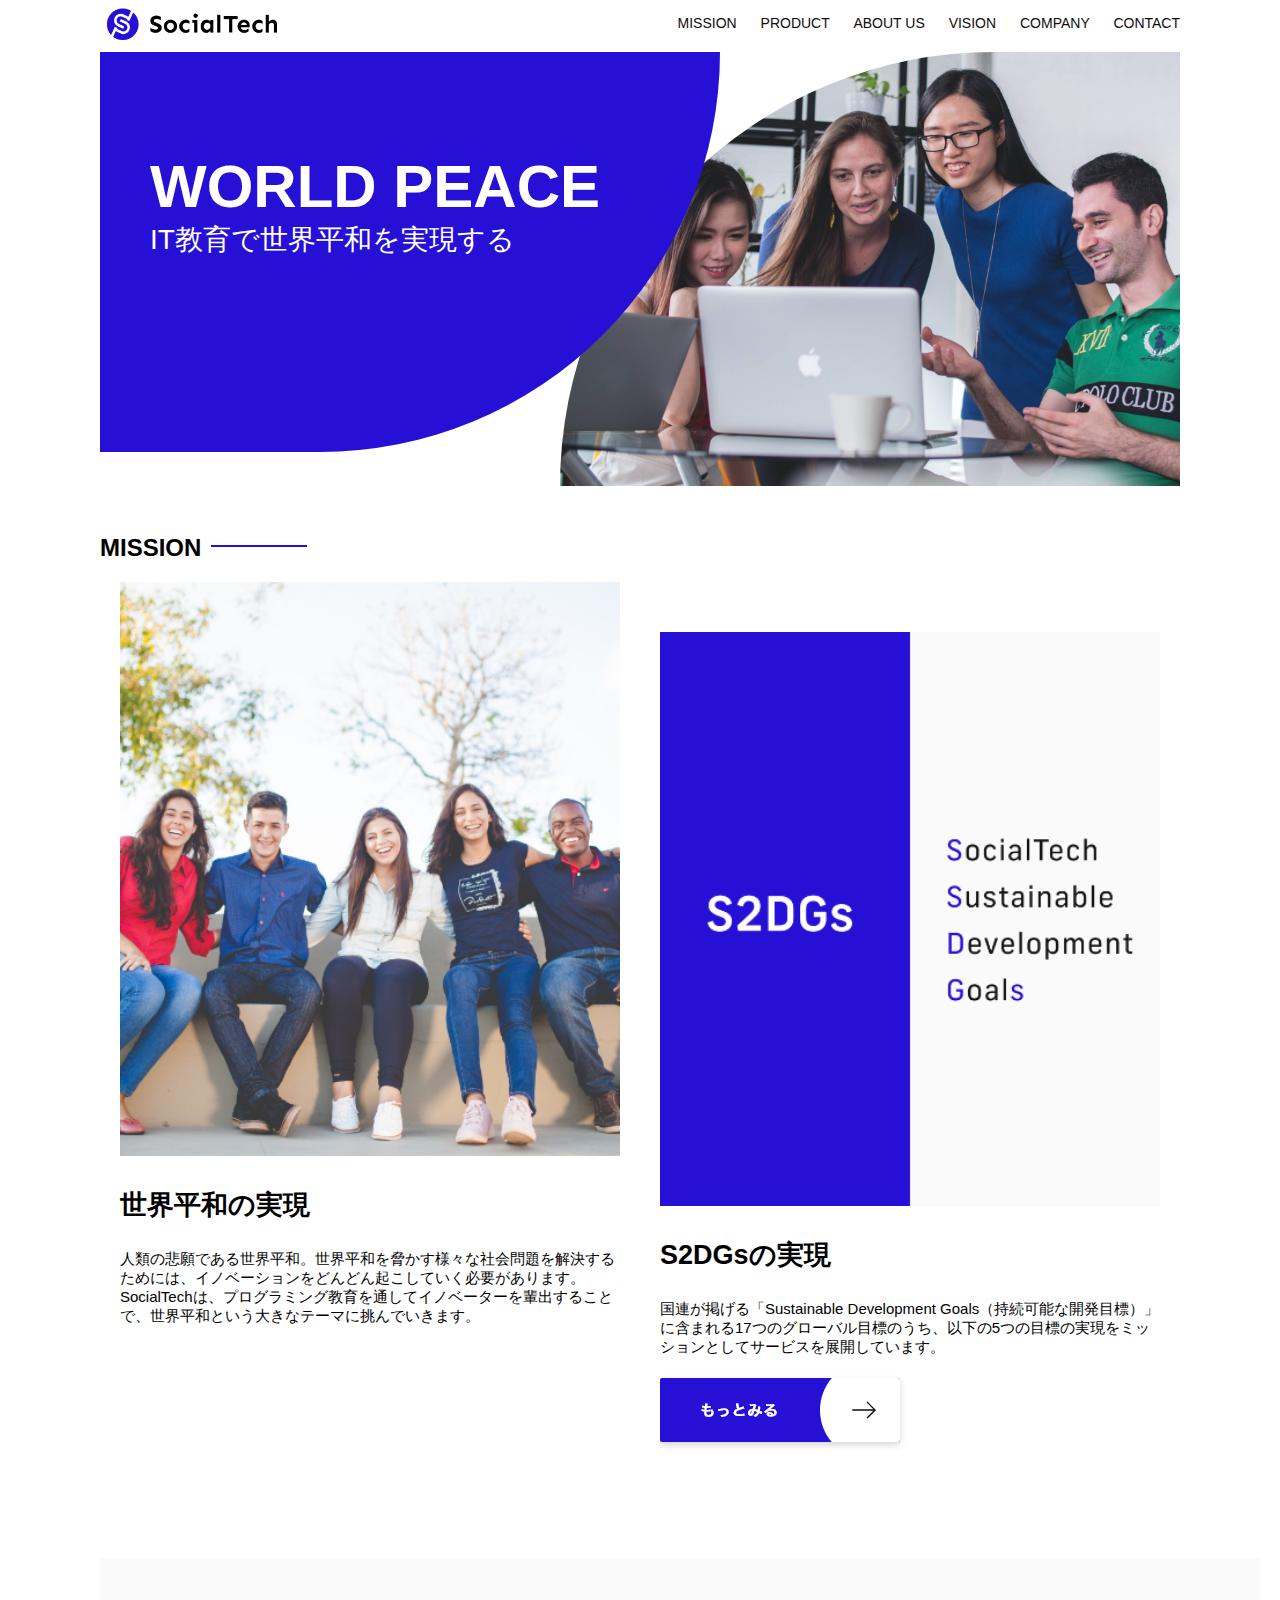
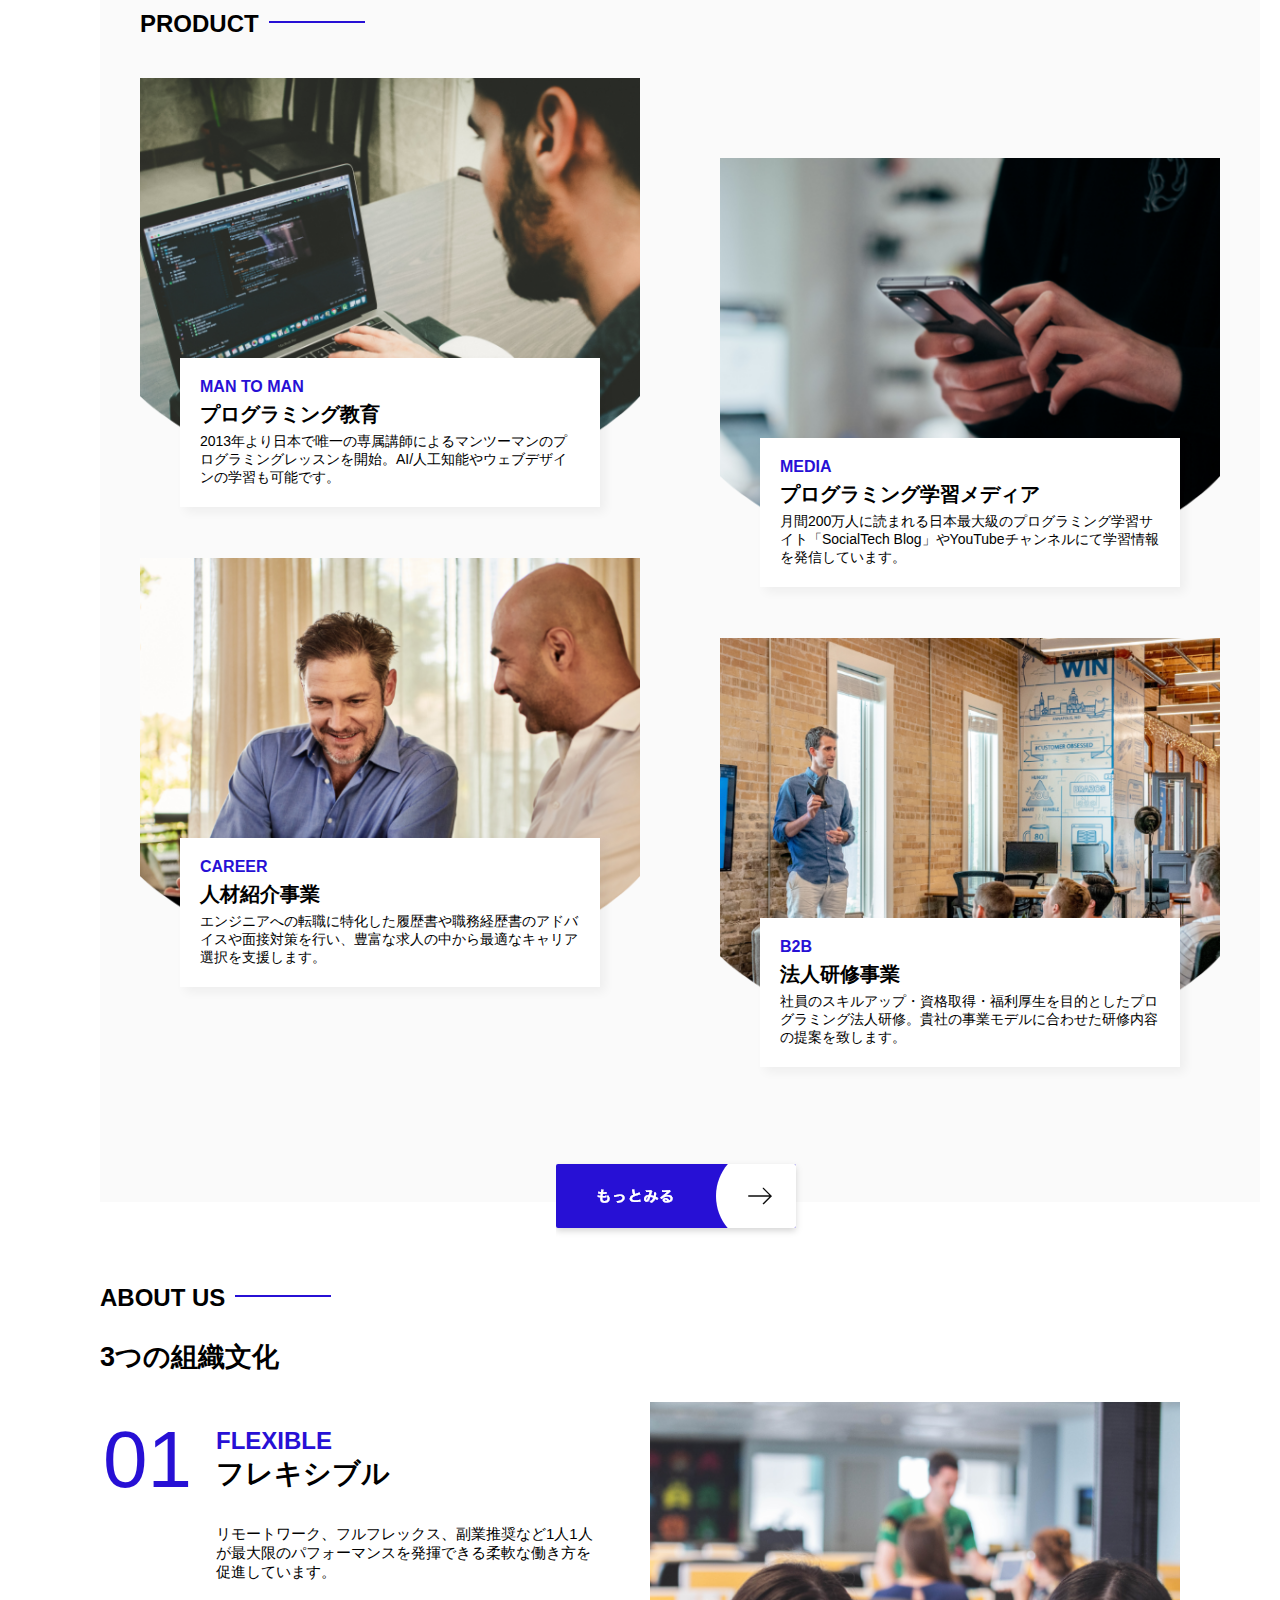
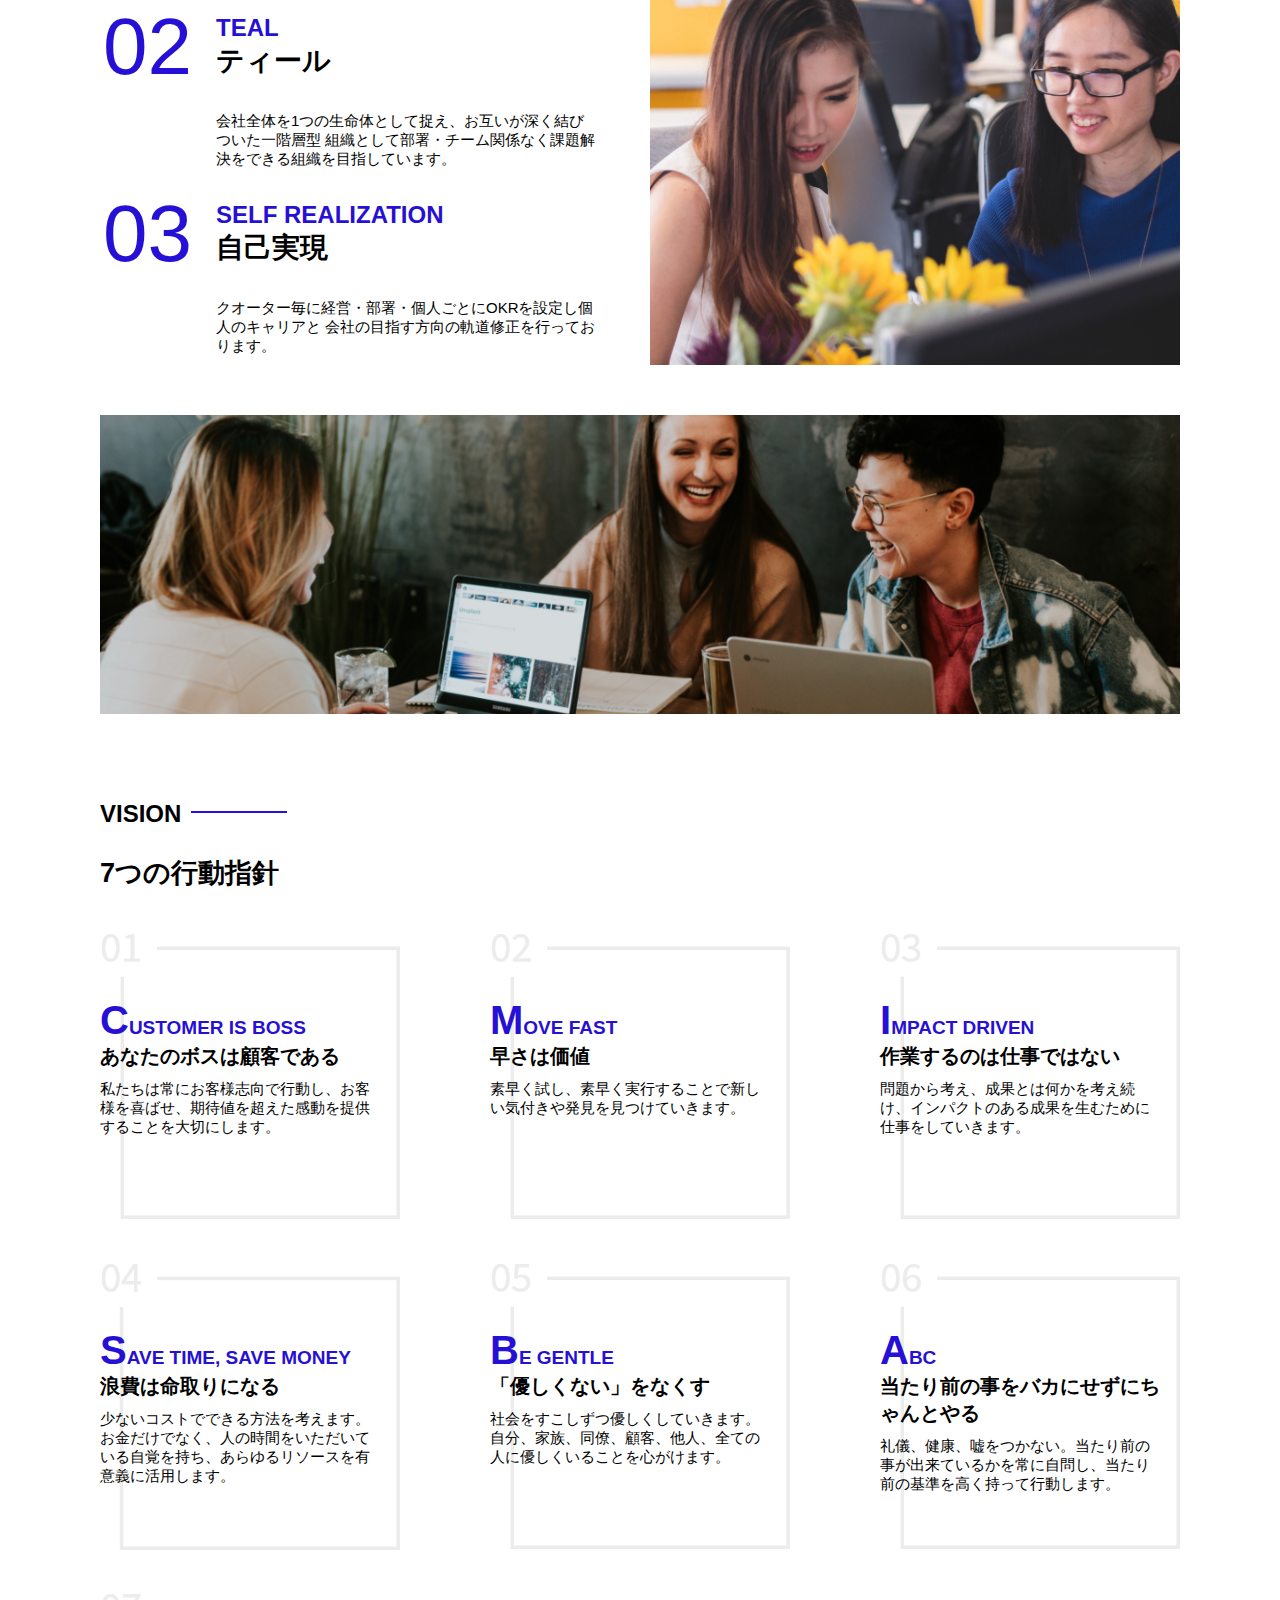
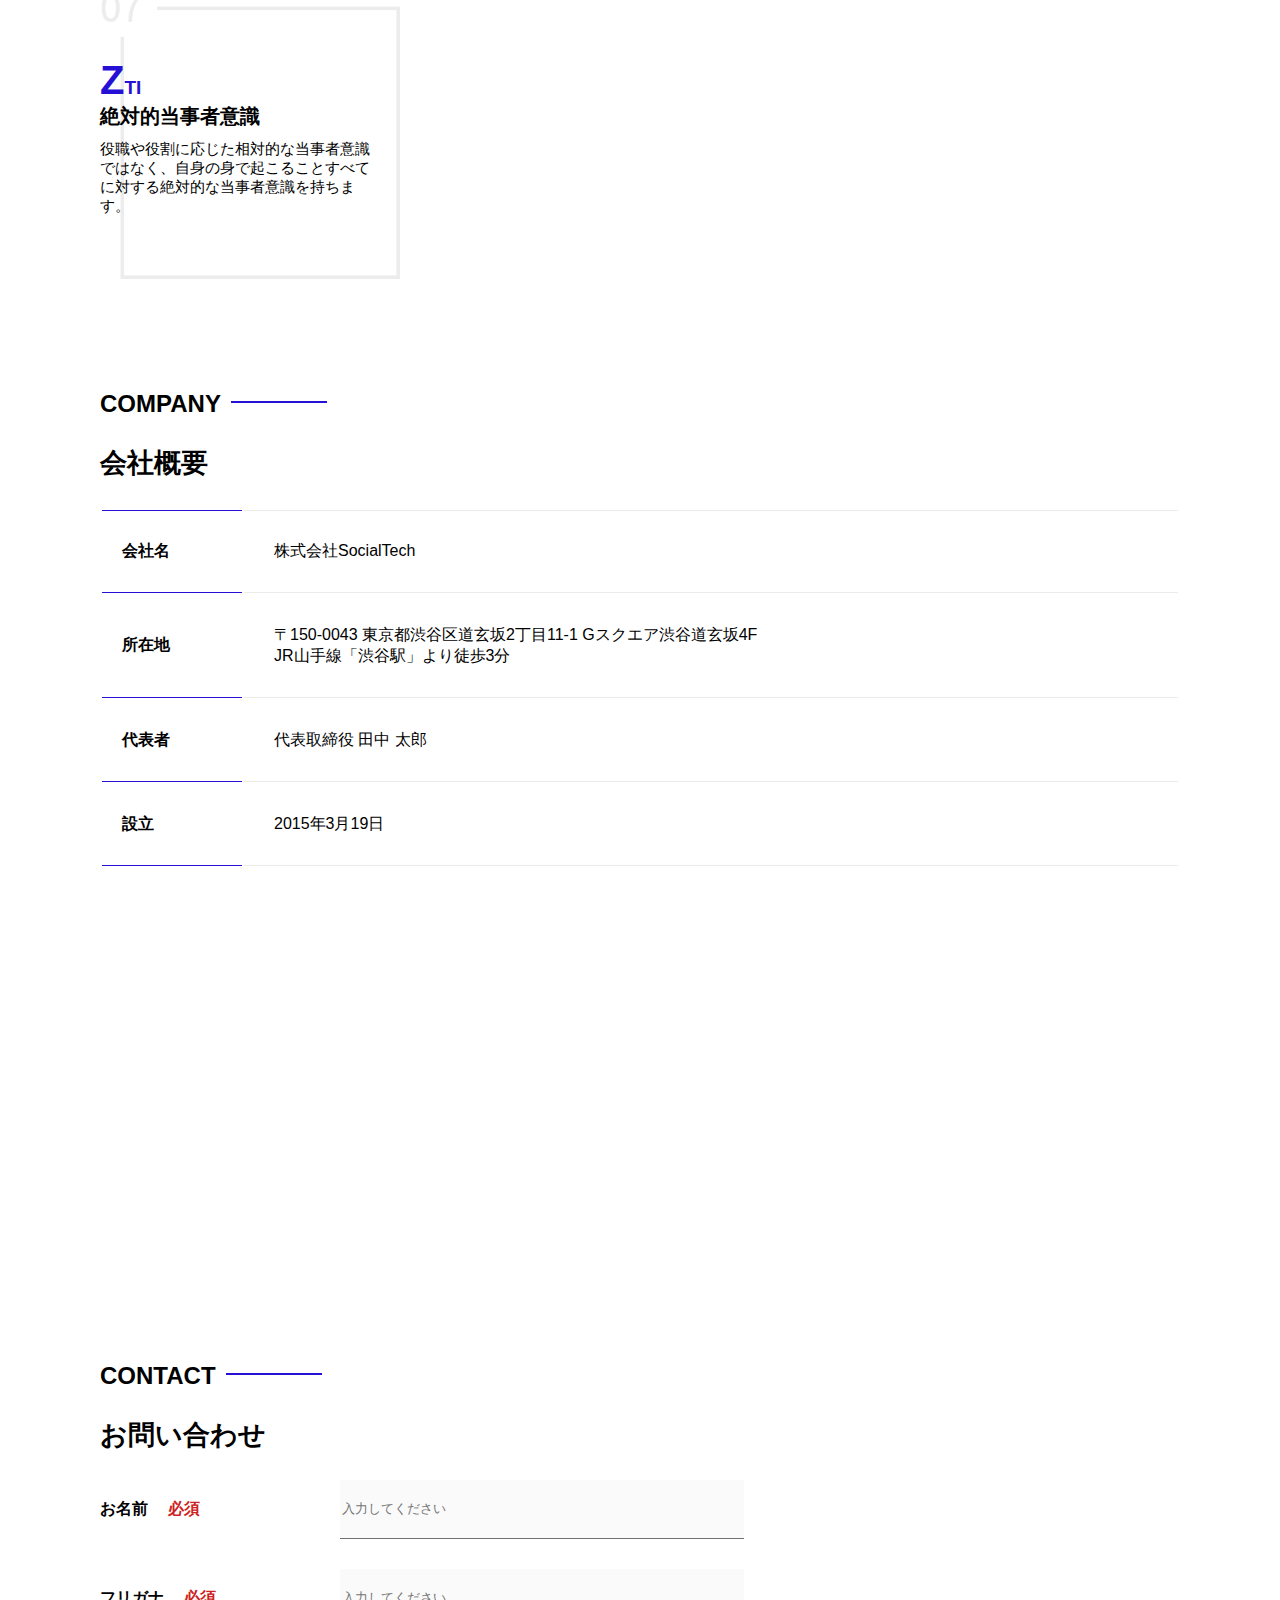
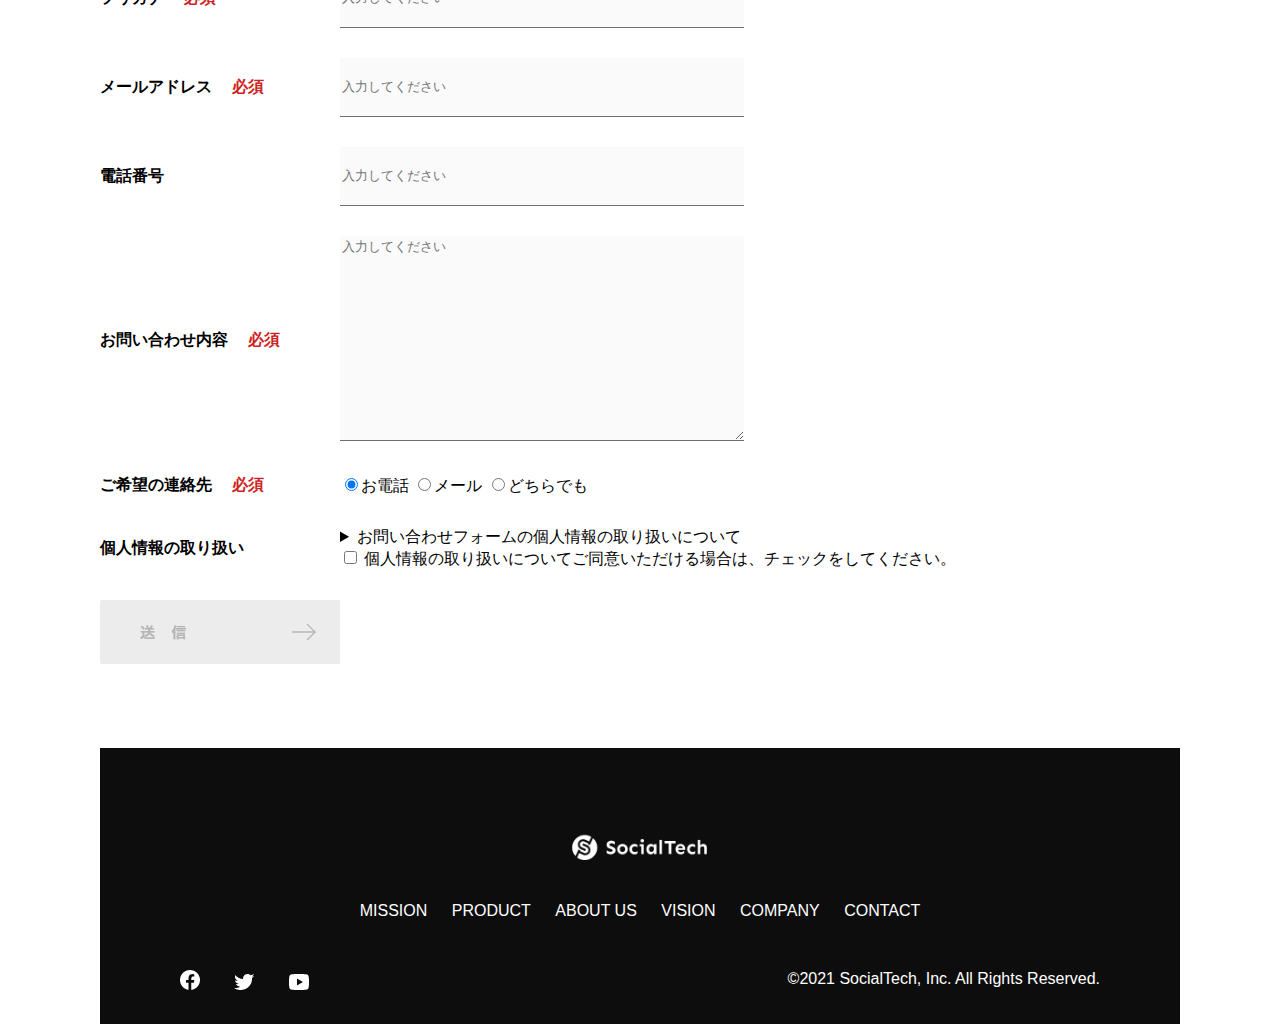
==== commit ca489097: "初回コミット" ====
--- a/index.html
+++ b/index.html
@@ -1,424 +1,424 @@
-<!DOCTYPE html>
-<html>
-    <head>
-        <title>SocialTech</title>
-        <meta charset="utf-8">
-        <meta name="description" content="SocialTechはEdTech業界のリーディングカンパニーを目指します。">
-        <!-- 横幅(width)=画面サイズに合わせていっぱいに広げる, 拡大率(initial-scale)=等倍で拡大縮小しない -->
-        <meta name="viewport" content="width=device-width, initial-scale=1.0">
-        <link rel="stylesheet" href="style.css">
-    </head>
-    <body>
-        <!-- ヘッダー -->
-        <header>
-            <!-- ロゴ -->
-            <!-- altは画像が表示されないときに代わりに表示するテキスト -->
-            <a href="index.html" id="logo"><img src="images/logo.png" alt="トップページに戻る"></a> 
-
-            <!-- PC用ナビゲーション -->
-            <nav id="nav-pc">
-                <a href="mission.html">MISSION</a>
-                <a href="product.html">PRODUCT</a>
-                <!-- ページ内のid=#○○に飛ぶ(スクロール) -->
-                <a href="index.html#aboutus">ABOUT US</a>
-                <a href="index.html#virsion">VISION</a>
-                <a href="index.html#company">COMPANY</a>
-                <a href="index.html#contact">CONTACT</a>
-            </nav>
-
-            <!-- スマホ用メニューボタン -->
-            <!-- onclick="JavaScriptで記述"：「クリック（タップ）したら～する」 -->
-            <!-- nav-spというidを持つ要素がnoneからblockになる。という意味のJSの記述 -->
-            <img id="menu-sp" src="images/button-menu.png" alt="ナビゲーションを開く" onclick="document.getElementById('nav-sp').style.display = 'block'">
-
-            <!-- スマホ用ナビゲーション -->
-            <nav id="nav-sp">
-                <!--  onclick=...の意味は「nav-spというidを持つ要素（今回の場合はスマートフォン用ナビゲーション）に対し、クリック（タップ）時にdisplay: none;というスタイルを適用する」 -->
-                <img id="close" src="images/button-close.png" alt="ナビゲーションを閉じる" onclick="document.getElementById('nav-sp').style.display = 'none'">
-                <a id="logo-sp" href="index.html" onclick="document.getElementById('nav-sp').style.display = 'none'">
-                    <img src="images/logo-sp.png" alt="トップページに戻る">
-                </a>
-                <a class="menu" href="mission.html" onclick="document.getElementById('nav-sp').style.display = 'none'">MISSION</a>
-                <a class="menu" href="product.html" onclick="document.getElementById('nav-sp').style.display = 'none'">PRODUCT</a>
-                <a class="menu" href="index.html#aboutus" onclick="document.getElementById('nav-sp').style.display = 'none'">ABOUTUS</a>
-                <a class="menu" href="index.html#vision" onclick="document.getElementById('nav-sp').style.display = 'none'">VISION</a>
-                <a class="menu" href="index.html#company" onclick="document.getElementById('nav-sp').style.display = 'none'">COMPANY</a>
-                <a class="menu" href="index.html#contact" onclick="document.getElementById('nav-sp').style.display = 'none'">CONTACT</a>
-                <div id="sns">
-                    <a href="https://www.facebook.com/sejuku2013"><img src="images/button-facebook.png" alt="Facebookのリンク"></a>
-                    <a href="https://twitter.com/samuraijuku"><img src="images/button-twitter.png" alt="Twitterのリンク"></a>
-                    <a href="https://www.youtube.com/channel/UCCFOQO5aDK0xXam4cUQXT8g"><img src="images/button-youtube.png" alt="YouTubeのリンク"></a>
-                </div>
-            </nav>
-        </header>
-
-        <main>
-            <article>
-                <!-- メインビジュアル -->
-                <section id="main-visual">
-                    <div id="main-message">
-                        <h1>WORLD PEACE</h1>
-                        <p>IT教育で世界平和を実現する</p>
-                    </div>
-                    <img src="images/index/index-main.png" alt="PCの周りに集まる多国籍の仲間たち">
-                </section>
-                <!--ミッション-->
-                <section id="mission">
-                    <h2 class="index-h2">MISSION</h2>
-                    <div id="mission-flex">
-                        <div>
-                            <img id="mission-photo" src="images/index/index-mission.png" alt="屋外のベンチで写真を撮影する多国籍の仲間たち">
-                            <h3>世界平和の実現</h3>
-                            <p>
-                            人類の悲願である世界平和。世界平和を脅かす様々な社会問題を解決するためには、イノベーションをどんどん起こしていく必要があります。SocialTechは、プログラミング教育を通してイノベーターを輩出することで、世界平和という大きなテーマに挑んでいきます。
-                            </p>
-                        </div>
-                        <div>
-                            <img id="s2dgs" src="images/index/s2dgs.png" alt="S2DGs">
-                            <h3>S2DGsの実現</h3>
-                            <p>国連が掲げる「Sustainable Development Goals（持続可能な開発目標）」に含まれる17つのグローバル目標のうち、以下の5つの目標の実現をミッションとしてサービスを展開しています。</p>
-                            <a href="mission.html"><img src="images/button-more.png" alt="もっとみる"></a>
-                        </div>
-                    </div>
-                </section>
-                <!-- プロダクト -->
-                <section id="product">
-                    <h2 class="index-h2">PRODUCT</h2>
-                    <div>
-                        <div id="product-left">
-                            <div>
-                                <img class="product-photo" src="images/index/index-mantoman.png" alt="PCでコードを書く男性">
-                                <div class="product-explain">
-                                    <span>MAN TO MAN</span>
-                                    <h3>プログラミング教育</h3>
-                                    <p>2013年より日本で唯一の専属講師によるマンツーマンのプログラミングレッスンを開始。AI/人工知能やウェブデザインの学習も可能です。</p>
-                                </div>
-                            </div>
-                            <div>
-                                <img class="product-photo" src="images/index/index-career.png" alt="笑顔で話し合う2人の男性">
-                                <div class="product-explain">
-                                    <span>CAREER</span>
-                                    <h3>人材紹介事業</h3>
-                                    <p>エンジニアへの転職に特化した履歴書や職務経歴書のアドバイスや面接対策を行い、豊富な求人の中から最適なキャリア選択を支援します。</p>
-                                </div>
-                            </div>
-                        </div>
-                        <div id="product-right">
-                            <div>
-                                <img class="product-photo" src="images/index/index-media.png" alt="スマートフォンを操作する人">
-                                <div class="product-explain">
-                                    <span>MEDIA</span>
-                                    <h3>プログラミング学習メディア</h3>
-                                    <p>月間200万人に読まれる日本最大級のプログラミング学習サイト「SocialTech Blog」やYouTubeチャンネルにて学習情報を発信しています。</p>
-                                </div>
-                            </div>
-                            <div>
-                                <img class="product-photo" src="images/index/index-b2b.png" alt="講演中の男性とそれを聴く人々">
-                                <div class="product-explain">
-                                    <span>B2B</span>
-                                    <h3>法人研修事業</h3>
-                                    <p>社員のスキルアップ・資格取得・福利厚生を目的としたプログラミング法人研修。貴社の事業モデルに合わせた研修内容の提案を致します。</p>
-                                </div>
-                            </div>
-                        </div>
-                    </div>
-                    <div>
-                        <a id="product-more" href="product.html">
-                            <img src="images/button-more.png" alt="もっとみる">
-                        </a>
-                    </div>
-                </section>
-                <!---ABOUT US-->
-                <section id="aboutus">
-                    <h2 class="index-h2">ABOUT US</h2>
-                    <h3>3つの組織文化</h3>
-                    <div>
-                        <table class="culture-table">
-                            <tr>
-                                <td>
-                                    <span class="culture-num">01</span>
-                                </td>
-                                <td>
-                                    <span class="culture-en">FLEXIBLE</span>
-                                    <span class="culture-jp">フレキシブル</span>
-                                </td>
-                            </tr>
-                            <tr>
-                                <td>
-                                    <!--空のセル-->
-                                </td>
-                                <td>
-                                    <p class="culture-description">
-                                        リモートワーク、フルフレックス、副業推奨など1人1人が最大限のパフォーマンスを発揮できる柔軟な働き方を促進しています。
-                                    </p>
-                                </td>
-                            </tr>
-                            <tr>
-                                <td>
-                                    <span class="culture-num">02</span>
-                                </td>
-                                <td>
-                                    <span class="culture-en">TEAL</span>
-                                    <span class="culture-jp">ティール</span>
-                                </td>
-                            </tr>
-                            <tr>
-                                <td>
-                                    <!--空のセル-->
-                                </td>
-                                <td>
-                                    <p class="culture-description">
-                                        会社全体を1つの生命体として捉え、お互いが深く結びついた一階層型
-                                        組織として部署・チーム関係なく課題解決をできる組織を目指しています。
-                                    </p>
-                                </td>
-                            </tr>
-                            <tr>
-                                <td>
-                                    <span class="culture-num">03</span>
-                                </td>
-                                <td>
-                                    <span class="culture-en">SELF REALIZATION</span>
-                                    <span class="culture-jp">自己実現</span>
-                                </td>
-                            </tr>
-                            <tr>
-                                <td>
-                                    <!--空のセル-->
-                                </td>
-                                <td>
-                                    <p class="culture-description">
-                                        クオーター毎に経営・部署・個人ごとにOKRを設定し個人のキャリアと
-                                        会社の目指す方向の軌道修正を行っております。
-                                    </p>
-                                </td>
-                            </tr>
-                        </table>
-                        <img class="culture-img" src="images/index/index-aboutus1.png" alt="笑顔で話し合う2人の女性">
-                    </div>
-                    <img class="culture-img2" src="images/index/index-aboutus2.png" alt="笑顔で話し合う3人の男女">
-                </section>
-                <!-- VISION -->
-                <section id="vision">
-                    <h2 class="index-h2">VISION</h2>
-                    <h3>7つの行動指針</h3>
-                    <div>
-                        <div class="vision-box">
-                            <img src="images/index/vision-01.png" alt="01">
-                            <span>
-                                <h4>CUSTOMER IS BOSS</h4>
-                                <h5>あなたのボスは顧客である</h5>
-                                <p>私たちは常にお客様志向で行動し、お客様を喜ばせ、期待値を超えた感動を提供することを大切にします。</p>
-                            </span>
-                        </div>
-                        <div class="vision-box">
-                            <img src="images/index/vision-02.png" alt="02">
-                            <span>
-                                <h4>MOVE FAST</h4>
-                                <h5>早さは価値</h5>
-                                <p>素早く試し、素早く実行することで新しい気付きや発見を見つけていきます。</p>
-                            </span>
-                        </div>
-                        <div class="vision-box">
-                            <img src="images/index/vision-03.png" alt="03">
-                            <span>
-                                <h4>IMPACT DRIVEN</h4>
-                                <h5>作業するのは仕事ではない</h5>
-                                <p>問題から考え、成果とは何かを考え続け、インパクトのある成果を生むために仕事をしていきます。</p>
-                            </span>
-                        </div>
-                        <div class="vision-box">
-                            <img src="images/index//vision-04.png" alt="04">
-                            <span>
-                                <h4>SAVE TIME, SAVE MONEY</h4>
-                                <h5>浪費は命取りになる</h5>
-                                <p>少ないコストでできる方法を考えます。お金だけでなく、人の時間をいただいている自覚を持ち、あらゆるリソースを有意義に活用します。</p>
-                            </span>
-                        </div>
-                        <div class="vision-box">
-                            <img src="images/index/vision-05.png" alt="05">
-                            <span>
-                                <h4>BE GENTLE</h4>
-                                <h5>「優しくない」をなくす</h5>
-                                <p>社会をすこしずつ優しくしていきます。自分、家族、同僚、顧客、他人、全ての人に優しくいることを心がけます。</p>
-                            </span>
-                        </div>
-                        <div class="vision-box">
-                            <img src="images/index/vision-06.png" alt="06">
-                            <span>
-                                <h4>ABC</h4>
-                                <h5>当たり前の事をバカにせずにちゃんとやる</h5>
-                                <p>礼儀、健康、嘘をつかない。当たり前の事が出来ているかを常に自問し、当たり前の基準を高く持って行動します。</p>
-                            </span>
-                        </div>
-                        <div class="vision-box">
-                            <img src="images/index/vision-07.png" alt="07">
-                            <span>
-                                <h4>ZTI</h4>
-                                <h5>絶対的当事者意識</h5>
-                                <p>役職や役割に応じた相対的な当事者意識ではなく、自身の身で起こることすべてに対する絶対的な当事者意識を持ちます。</p>
-                            </span>
-                        </div>
-                    </div>
-                </section>
-                <!-- COMPANY -->
-                <section id="company">
-                    <h2 class="index-h2">COMPANY</h2>
-                    <h3>会社概要</h3>
-                    <table id="company-table">
-                        <!-- 1行目 -->
-                        <tr>
-                            <th class="tableheader-first">会社名</th>
-                            <td class="cell-first">株式会社SocialTech</td>
-                        </tr>
-                        <!-- 2行目 -->
-                        <tr>
-                            <th class="tableheader">所在地</th>
-                            <td class="cell">〒150-0043 東京都渋谷区道玄坂2丁目11-1 Gスクエア渋谷道玄坂4F<br>JR山手線「渋谷駅」より徒歩3分</td>
-                        </tr>
-                        <!-- 3行目 -->
-                        <tr>
-                            <th class="tableheader">代表者</th>
-                            <td class="cell">代表取締役 田中 太郎</td>
-                        </tr>
-                        <!-- 4行目 -->
-                        <tr>
-                            <th class="tableheader">設立</th>
-                            <td class="cell">2015年3月19日</td>
-                        </tr>
-                    </table>
-                    <iframe
-                        src="https://www.google.com/maps/embed?pb=!1m18!1m12!1m3!1d3241.7759544892483!2d139.69399665123464!3d35.65789123876098!2m3!1f0!2f0!3f0!3m2!1i1024!2i768!4f13.1!3m3!1m2!1s0x60188caa0042e8d1%3A0xba130bea826a7aa2!2z44CSMTUwLTAwNDMg5p2x5Lqs6YO95riL6LC35Yy66YGT546E5Z2C77yS5LiB55uu77yR77yR4oiS77yR!5e0!3m2!1sja!2sjp!4v1636872991912!5m2!1sja!2sjp"
-                        style="border:0;" allowfullscreen="" loading="lazy">
-                    </iframe>
-                </section>
-                <!-- お問い合わせフォーム -->
-                <section id="contact">
-                    <h2 class="index-h2">CONTACT</h2>
-                    <h3>お問い合わせ</h3>
-                    <form action="https://api.staticforms.xyz/submit" method="post">
-                        <input type="text" name="honeypot" style="display:none">
-                        <!--STATIC FORMSのアクセスキーをvalueに設定する-->
-                        <input type="hidden" name="accessKey" value="f40c87d3-602c-4e78-8162-418f2dcc655f">
-                        <!--メールのタイトルをvalueに設定する-->
-                        <input type="hidden" name="subject" value="お問い合わせフォーム" />
-                        <!--送信先のメールアドレスをvalueに設定する-->
-                        <input type="hidden" name="replyTo" value="sota1347.u@icloud.com">
-                        <!--redirectToのURLは公開後のURLへリンクする-->
-                        <input type="hidden" name="redirectTo" value="">
-                        <div>
-                            <div class="contact-heading">
-                            <label class="contact-label">お名前<span class="contact-span">必須</span></label>
-                            </div>
-                            <div>
-                            <input type="text" name="name" placeholder="入力してください" class="contact-textbox">
-                            </div>
-                        </div>
-                        <div>
-                            <div class="contact-heading">
-                            <label class="contact-label">フリガナ<span class="contact-span">必須</span></label>
-                            </div>
-                            <div>
-                            <input type="text" name="hurigana" placeholder="入力してください" class="contact-textbox">
-                            </div>
-                        </div>
-                        <div>
-                            <div class="contact-heading">
-                            <label class="contact-label">メールアドレス<span class="contact-span">必須</span></label>
-                            </div>
-                            <div>
-                            <input type="text" name="email" placeholder="入力してください" class="contact-textbox">
-                            </div>
-                        </div>
-                        <div>
-                            <div class="contact-heading">
-                            <label class="contact-label">電話番号</label>
-                            </div>
-                            <div>
-                            <input type="text" name="tel" placeholder="入力してください" class="contact-textbox">
-                            </div>
-                        </div>
-                        <div>
-                            <div class="contact-heading">
-                                <label class="contact-label">お問い合わせ内容<span class="contact-span">必須</span></label>
-                            </div>
-                            <div>
-                                <textarea class="contact-textarea" placeholder="入力してください" name="message"></textarea>
-                            </div>
-                        </div>
-                        <div>
-                            <div class="contact-heading">
-                                <label class="contact-label">ご希望の連絡先<span class="contact-span">必須</span></label>
-                            </div>
-                            <div>
-                                <!-- checkedを入れると初めから選択された状態になる -->
-                                <input class="radiobutton" type="radio" value="tel" name="contact" checked><label>お電話</label>
-                                <input class="radiobutton" type="radio" value="mail" name="contact"><label>メール</label>
-                                <input class="radiobutton" type="radio" value="both" name="contact"><label>どちらでも</label>
-                            </div>
-                        </div>
-                        <div>
-                            <div class="contact-heading">
-                              <label class="contact-label">個人情報の取り扱い</label>
-                            </div>
-                            <div>
-                                <details>
-                                    <summary>お問い合わせフォームの個人情報の取り扱いについて</summary>
-                                    <div>
-                                        <span>１．組織の名称又は氏名</span><br>
-                                        株式会社SocialTech<br><br>
-                                        <span>２．個人情報保護管理者（若しくはその代理人）の氏名又は職名、所属及び連絡先鈴木 一郎 コーポレート部</span><br>
-                                        メールアドレス：support@socialtech.net<br>
-                                        TEL：03-xxxx-xxxx<br>
-                                        <span>３．個人情報の利用目的</span><br>
-                                        ・本サービス及び本サービスに関連する情報の提供又はそれらに関する連絡のため<br>
-                                        ・ユーザーの本人確認のため<br>
-                                        ・当社サービスのご案内のため<br>
-                                        ・当社の商品等の広告または宣伝（電子メールによるものを含むものとします。）<br><br>
-                                        <span>４．個人情報の取り扱い業務の委託</span><br>
-                                        個人情報の取扱業務の全部または一部を外部に業務委託する場合があります。<br>
-                                        その際、弊社は、個人情報を適切に保護できる管理体制を敷き実行していることを条件として<br>
-                                        委託先を厳選したうえで、機密保持契約を委託先と締結し、お客様の個人情報を厳密に管理させます。<br><br>
-                                        <span>５．個人情報の開示等の請求</span><br>
-                                        お客様は、弊社に対してご自身の個人情報の開示等（利用目的の通知、開示、内容の訂正・追加・削除、利用の停止または消去、第三者への提供の停止）に関して、当社問合わせ窓口に申し出ることができます。<br>
-                                        その際、弊社はお客様ご本人を確認させていただいたうえで、合理的な期間内に対応いたします。<br><br>
-                                        なお、個人情報に関する弊社問合わせ先は、次の通りです。<br><br>
-                                        株式会社SocialTech　個人情報問合せ窓口<br>
-                                        〒150-0043　東京都渋谷区道玄坂2丁目11-1 Ｇスクエア渋谷道玄坂 4F<br>
-                                        メールアドレス：support@socialtech.net　TEL：03-xxxx-xxxx<br><br>
-                                        <span>６．個人情報を提供されることの任意性について</span><br><br>
-                                        お客様がご自身の個人情報を弊社に提供されるか否かは、お客様のご判断によりますが、もしご提供されない場合には、適切なサービスが提供できない場合がありますので予めご了承ください。
-                                    </div>
-                                </details>
-                                <input type="checkbox" name="agree">
-                                <span>個人情報の取り扱いについてご同意いただける場合は、チェックをしてください。</span>
-                            </div>
-                        </div>
-                        <!-- input type="image"は画像でボタンを作成できる -->
-                        <input type="image" src="images/button-submit.png" alt="送信する">
-                    </form>
-                </section>
-            </article>
-        </main>
-
-        <footer>
-            <div id="footer-logo">
-                <img src="images/logo-sp.png" alt="SocialTech">
-            </div>
-            <div id="footer-link">
-                <a href="mission.html">MISSION</a>
-                <a href="product.html">PRODUCT</a>
-                <a href="index.html#aboutus">ABOUT US</a>
-                <a href="index.html#vision">VISION</a>
-                <a href="index.html#company">COMPANY</a>
-                <a href="index.html#contact">CONTACT</a>
-            </div>
-            <div id="sns-footer">
-                <a href="https://www.facebook.com/sejuku2013"><img src="images/button-facebook.png" alt="Facebookのリンク"></a>
-                <a href="https://twitter.com/samuraijuku"><img src="images/button-twitter.png" alt="Twitterのリンク"></a>
-                <a href="https://www.youtube.com/channel/UCCFOQO5aDK0xXam4cUQXT8g"><img src="images/button-youtube.png" alt="YouTubeのリンク"></a>
-                <span id="copyright">&copy;2021 SocialTech, Inc. All Rights Reserved. </span>
-            </div>
-        </footer>
-    </body>
+<!DOCTYPE html>
+<html>
+    <head>
+        <title>SocialTech</title>
+        <meta charset="utf-8">
+        <meta name="description" content="SocialTechはEdTech業界のリーディングカンパニーを目指します。">
+        <!-- 横幅(width)=画面サイズに合わせていっぱいに広げる, 拡大率(initial-scale)=等倍で拡大縮小しない -->
+        <meta name="viewport" content="width=device-width, initial-scale=1.0">
+        <link rel="stylesheet" href="style.css">
+    </head>
+    <body>
+        <!-- ヘッダー -->
+        <header>
+            <!-- ロゴ -->
+            <!-- altは画像が表示されないときに代わりに表示するテキスト -->
+            <a href="index.html" id="logo"><img src="images/logo.png" alt="トップページに戻る"></a> 
+
+            <!-- PC用ナビゲーション -->
+            <nav id="nav-pc">
+                <a href="mission.html">MISSION</a>
+                <a href="product.html">PRODUCT</a>
+                <!-- ページ内のid=#○○に飛ぶ(スクロール) -->
+                <a href="index.html#aboutus">ABOUT US</a>
+                <a href="index.html#virsion">VISION</a>
+                <a href="index.html#company">COMPANY</a>
+                <a href="index.html#contact">CONTACT</a>
+            </nav>
+
+            <!-- スマホ用メニューボタン -->
+            <!-- onclick="JavaScriptで記述"：「クリック（タップ）したら～する」 -->
+            <!-- nav-spというidを持つ要素がnoneからblockになる。という意味のJSの記述 -->
+            <img id="menu-sp" src="images/button-menu.png" alt="ナビゲーションを開く" onclick="document.getElementById('nav-sp').style.display = 'block'">
+
+            <!-- スマホ用ナビゲーション -->
+            <nav id="nav-sp">
+                <!--  onclick=...の意味は「nav-spというidを持つ要素（今回の場合はスマートフォン用ナビゲーション）に対し、クリック（タップ）時にdisplay: none;というスタイルを適用する」 -->
+                <img id="close" src="images/button-close.png" alt="ナビゲーションを閉じる" onclick="document.getElementById('nav-sp').style.display = 'none'">
+                <a id="logo-sp" href="index.html" onclick="document.getElementById('nav-sp').style.display = 'none'">
+                    <img src="images/logo-sp.png" alt="トップページに戻る">
+                </a>
+                <a class="menu" href="mission.html" onclick="document.getElementById('nav-sp').style.display = 'none'">MISSION</a>
+                <a class="menu" href="product.html" onclick="document.getElementById('nav-sp').style.display = 'none'">PRODUCT</a>
+                <a class="menu" href="index.html#aboutus" onclick="document.getElementById('nav-sp').style.display = 'none'">ABOUTUS</a>
+                <a class="menu" href="index.html#vision" onclick="document.getElementById('nav-sp').style.display = 'none'">VISION</a>
+                <a class="menu" href="index.html#company" onclick="document.getElementById('nav-sp').style.display = 'none'">COMPANY</a>
+                <a class="menu" href="index.html#contact" onclick="document.getElementById('nav-sp').style.display = 'none'">CONTACT</a>
+                <div id="sns">
+                    <a href="https://www.facebook.com/sejuku2013"><img src="images/button-facebook.png" alt="Facebookのリンク"></a>
+                    <a href="https://twitter.com/samuraijuku"><img src="images/button-twitter.png" alt="Twitterのリンク"></a>
+                    <a href="https://www.youtube.com/channel/UCCFOQO5aDK0xXam4cUQXT8g"><img src="images/button-youtube.png" alt="YouTubeのリンク"></a>
+                </div>
+            </nav>
+        </header>
+
+        <main>
+            <article>
+                <!-- メインビジュアル -->
+                <section id="main-visual">
+                    <div id="main-message">
+                        <h1>WORLD PEACE</h1>
+                        <p>IT教育で世界平和を実現する</p>
+                    </div>
+                    <img src="images/index/index-main.png" alt="PCの周りに集まる多国籍の仲間たち">
+                </section>
+                <!--ミッション-->
+                <section id="mission">
+                    <h2 class="index-h2">MISSION</h2>
+                    <div id="mission-flex">
+                        <div>
+                            <img id="mission-photo" src="images/index/index-mission.png" alt="屋外のベンチで写真を撮影する多国籍の仲間たち">
+                            <h3>世界平和の実現</h3>
+                            <p>
+                            人類の悲願である世界平和。世界平和を脅かす様々な社会問題を解決するためには、イノベーションをどんどん起こしていく必要があります。SocialTechは、プログラミング教育を通してイノベーターを輩出することで、世界平和という大きなテーマに挑んでいきます。
+                            </p>
+                        </div>
+                        <div>
+                            <img id="s2dgs" src="images/index/s2dgs.png" alt="S2DGs">
+                            <h3>S2DGsの実現</h3>
+                            <p>国連が掲げる「Sustainable Development Goals（持続可能な開発目標）」に含まれる17つのグローバル目標のうち、以下の5つの目標の実現をミッションとしてサービスを展開しています。</p>
+                            <a href="mission.html"><img src="images/button-more.png" alt="もっとみる"></a>
+                        </div>
+                    </div>
+                </section>
+                <!-- プロダクト -->
+                <section id="product">
+                    <h2 class="index-h2">PRODUCT</h2>
+                    <div>
+                        <div id="product-left">
+                            <div>
+                                <img class="product-photo" src="images/index/index-mantoman.png" alt="PCでコードを書く男性">
+                                <div class="product-explain">
+                                    <span>MAN TO MAN</span>
+                                    <h3>プログラミング教育</h3>
+                                    <p>2013年より日本で唯一の専属講師によるマンツーマンのプログラミングレッスンを開始。AI/人工知能やウェブデザインの学習も可能です。</p>
+                                </div>
+                            </div>
+                            <div>
+                                <img class="product-photo" src="images/index/index-career.png" alt="笑顔で話し合う2人の男性">
+                                <div class="product-explain">
+                                    <span>CAREER</span>
+                                    <h3>人材紹介事業</h3>
+                                    <p>エンジニアへの転職に特化した履歴書や職務経歴書のアドバイスや面接対策を行い、豊富な求人の中から最適なキャリア選択を支援します。</p>
+                                </div>
+                            </div>
+                        </div>
+                        <div id="product-right">
+                            <div>
+                                <img class="product-photo" src="images/index/index-media.png" alt="スマートフォンを操作する人">
+                                <div class="product-explain">
+                                    <span>MEDIA</span>
+                                    <h3>プログラミング学習メディア</h3>
+                                    <p>月間200万人に読まれる日本最大級のプログラミング学習サイト「SocialTech Blog」やYouTubeチャンネルにて学習情報を発信しています。</p>
+                                </div>
+                            </div>
+                            <div>
+                                <img class="product-photo" src="images/index/index-b2b.png" alt="講演中の男性とそれを聴く人々">
+                                <div class="product-explain">
+                                    <span>B2B</span>
+                                    <h3>法人研修事業</h3>
+                                    <p>社員のスキルアップ・資格取得・福利厚生を目的としたプログラミング法人研修。貴社の事業モデルに合わせた研修内容の提案を致します。</p>
+                                </div>
+                            </div>
+                        </div>
+                    </div>
+                    <div>
+                        <a id="product-more" href="product.html">
+                            <img src="images/button-more.png" alt="もっとみる">
+                        </a>
+                    </div>
+                </section>
+                <!---ABOUT US-->
+                <section id="aboutus">
+                    <h2 class="index-h2">ABOUT US</h2>
+                    <h3>3つの組織文化</h3>
+                    <div>
+                        <table class="culture-table">
+                            <tr>
+                                <td>
+                                    <span class="culture-num">01</span>
+                                </td>
+                                <td>
+                                    <span class="culture-en">FLEXIBLE</span>
+                                    <span class="culture-jp">フレキシブル</span>
+                                </td>
+                            </tr>
+                            <tr>
+                                <td>
+                                    <!--空のセル-->
+                                </td>
+                                <td>
+                                    <p class="culture-description">
+                                        リモートワーク、フルフレックス、副業推奨など1人1人が最大限のパフォーマンスを発揮できる柔軟な働き方を促進しています。
+                                    </p>
+                                </td>
+                            </tr>
+                            <tr>
+                                <td>
+                                    <span class="culture-num">02</span>
+                                </td>
+                                <td>
+                                    <span class="culture-en">TEAL</span>
+                                    <span class="culture-jp">ティール</span>
+                                </td>
+                            </tr>
+                            <tr>
+                                <td>
+                                    <!--空のセル-->
+                                </td>
+                                <td>
+                                    <p class="culture-description">
+                                        会社全体を1つの生命体として捉え、お互いが深く結びついた一階層型
+                                        組織として部署・チーム関係なく課題解決をできる組織を目指しています。
+                                    </p>
+                                </td>
+                            </tr>
+                            <tr>
+                                <td>
+                                    <span class="culture-num">03</span>
+                                </td>
+                                <td>
+                                    <span class="culture-en">SELF REALIZATION</span>
+                                    <span class="culture-jp">自己実現</span>
+                                </td>
+                            </tr>
+                            <tr>
+                                <td>
+                                    <!--空のセル-->
+                                </td>
+                                <td>
+                                    <p class="culture-description">
+                                        クオーター毎に経営・部署・個人ごとにOKRを設定し個人のキャリアと
+                                        会社の目指す方向の軌道修正を行っております。
+                                    </p>
+                                </td>
+                            </tr>
+                        </table>
+                        <img class="culture-img" src="images/index/index-aboutus1.png" alt="笑顔で話し合う2人の女性">
+                    </div>
+                    <img class="culture-img2" src="images/index/index-aboutus2.png" alt="笑顔で話し合う3人の男女">
+                </section>
+                <!-- VISION -->
+                <section id="vision">
+                    <h2 class="index-h2">VISION</h2>
+                    <h3>7つの行動指針</h3>
+                    <div>
+                        <div class="vision-box">
+                            <img src="images/index/vision-01.png" alt="01">
+                            <span>
+                                <h4>CUSTOMER IS BOSS</h4>
+                                <h5>あなたのボスは顧客である</h5>
+                                <p>私たちは常にお客様志向で行動し、お客様を喜ばせ、期待値を超えた感動を提供することを大切にします。</p>
+                            </span>
+                        </div>
+                        <div class="vision-box">
+                            <img src="images/index/vision-02.png" alt="02">
+                            <span>
+                                <h4>MOVE FAST</h4>
+                                <h5>早さは価値</h5>
+                                <p>素早く試し、素早く実行することで新しい気付きや発見を見つけていきます。</p>
+                            </span>
+                        </div>
+                        <div class="vision-box">
+                            <img src="images/index/vision-03.png" alt="03">
+                            <span>
+                                <h4>IMPACT DRIVEN</h4>
+                                <h5>作業するのは仕事ではない</h5>
+                                <p>問題から考え、成果とは何かを考え続け、インパクトのある成果を生むために仕事をしていきます。</p>
+                            </span>
+                        </div>
+                        <div class="vision-box">
+                            <img src="images/index//vision-04.png" alt="04">
+                            <span>
+                                <h4>SAVE TIME, SAVE MONEY</h4>
+                                <h5>浪費は命取りになる</h5>
+                                <p>少ないコストでできる方法を考えます。お金だけでなく、人の時間をいただいている自覚を持ち、あらゆるリソースを有意義に活用します。</p>
+                            </span>
+                        </div>
+                        <div class="vision-box">
+                            <img src="images/index/vision-05.png" alt="05">
+                            <span>
+                                <h4>BE GENTLE</h4>
+                                <h5>「優しくない」をなくす</h5>
+                                <p>社会をすこしずつ優しくしていきます。自分、家族、同僚、顧客、他人、全ての人に優しくいることを心がけます。</p>
+                            </span>
+                        </div>
+                        <div class="vision-box">
+                            <img src="images/index/vision-06.png" alt="06">
+                            <span>
+                                <h4>ABC</h4>
+                                <h5>当たり前の事をバカにせずにちゃんとやる</h5>
+                                <p>礼儀、健康、嘘をつかない。当たり前の事が出来ているかを常に自問し、当たり前の基準を高く持って行動します。</p>
+                            </span>
+                        </div>
+                        <div class="vision-box">
+                            <img src="images/index/vision-07.png" alt="07">
+                            <span>
+                                <h4>ZTI</h4>
+                                <h5>絶対的当事者意識</h5>
+                                <p>役職や役割に応じた相対的な当事者意識ではなく、自身の身で起こることすべてに対する絶対的な当事者意識を持ちます。</p>
+                            </span>
+                        </div>
+                    </div>
+                </section>
+                <!-- COMPANY -->
+                <section id="company">
+                    <h2 class="index-h2">COMPANY</h2>
+                    <h3>会社概要</h3>
+                    <table id="company-table">
+                        <!-- 1行目 -->
+                        <tr>
+                            <th class="tableheader-first">会社名</th>
+                            <td class="cell-first">株式会社SocialTech</td>
+                        </tr>
+                        <!-- 2行目 -->
+                        <tr>
+                            <th class="tableheader">所在地</th>
+                            <td class="cell">〒150-0043 東京都渋谷区道玄坂2丁目11-1 Gスクエア渋谷道玄坂4F<br>JR山手線「渋谷駅」より徒歩3分</td>
+                        </tr>
+                        <!-- 3行目 -->
+                        <tr>
+                            <th class="tableheader">代表者</th>
+                            <td class="cell">代表取締役 田中 太郎</td>
+                        </tr>
+                        <!-- 4行目 -->
+                        <tr>
+                            <th class="tableheader">設立</th>
+                            <td class="cell">2015年3月19日</td>
+                        </tr>
+                    </table>
+                    <iframe
+                        src="https://www.google.com/maps/embed?pb=!1m18!1m12!1m3!1d3241.7759544892483!2d139.69399665123464!3d35.65789123876098!2m3!1f0!2f0!3f0!3m2!1i1024!2i768!4f13.1!3m3!1m2!1s0x60188caa0042e8d1%3A0xba130bea826a7aa2!2z44CSMTUwLTAwNDMg5p2x5Lqs6YO95riL6LC35Yy66YGT546E5Z2C77yS5LiB55uu77yR77yR4oiS77yR!5e0!3m2!1sja!2sjp!4v1636872991912!5m2!1sja!2sjp"
+                        style="border:0;" allowfullscreen="" loading="lazy">
+                    </iframe>
+                </section>
+                <!-- お問い合わせフォーム -->
+                <section id="contact">
+                    <h2 class="index-h2">CONTACT</h2>
+                    <h3>お問い合わせ</h3>
+                    <form action="https://api.staticforms.xyz/submit" method="post">
+                        <input type="text" name="honeypot" style="display:none">
+                        <!--STATIC FORMSのアクセスキーをvalueに設定する-->
+                        <input type="hidden" name="accessKey" value="f40c87d3-602c-4e78-8162-418f2dcc655f">
+                        <!--メールのタイトルをvalueに設定する-->
+                        <input type="hidden" name="subject" value="お問い合わせフォーム" />
+                        <!--送信先のメールアドレスをvalueに設定する-->
+                        <input type="hidden" name="replyTo" value="sota1347.u@icloud.com">
+                        <!--redirectToのURLは公開後のURLへリンクする-->
+                        <input type="hidden" name="redirectTo" value="">
+                        <div>
+                            <div class="contact-heading">
+                            <label class="contact-label">お名前<span class="contact-span">必須</span></label>
+                            </div>
+                            <div>
+                            <input type="text" name="name" placeholder="入力してください" class="contact-textbox">
+                            </div>
+                        </div>
+                        <div>
+                            <div class="contact-heading">
+                            <label class="contact-label">フリガナ<span class="contact-span">必須</span></label>
+                            </div>
+                            <div>
+                            <input type="text" name="hurigana" placeholder="入力してください" class="contact-textbox">
+                            </div>
+                        </div>
+                        <div>
+                            <div class="contact-heading">
+                            <label class="contact-label">メールアドレス<span class="contact-span">必須</span></label>
+                            </div>
+                            <div>
+                            <input type="text" name="email" placeholder="入力してください" class="contact-textbox">
+                            </div>
+                        </div>
+                        <div>
+                            <div class="contact-heading">
+                            <label class="contact-label">電話番号</label>
+                            </div>
+                            <div>
+                            <input type="text" name="tel" placeholder="入力してください" class="contact-textbox">
+                            </div>
+                        </div>
+                        <div>
+                            <div class="contact-heading">
+                                <label class="contact-label">お問い合わせ内容<span class="contact-span">必須</span></label>
+                            </div>
+                            <div>
+                                <textarea class="contact-textarea" placeholder="入力してください" name="message"></textarea>
+                            </div>
+                        </div>
+                        <div>
+                            <div class="contact-heading">
+                                <label class="contact-label">ご希望の連絡先<span class="contact-span">必須</span></label>
+                            </div>
+                            <div>
+                                <!-- checkedを入れると初めから選択された状態になる -->
+                                <input class="radiobutton" type="radio" value="tel" name="contact" checked><label>お電話</label>
+                                <input class="radiobutton" type="radio" value="mail" name="contact"><label>メール</label>
+                                <input class="radiobutton" type="radio" value="both" name="contact"><label>どちらでも</label>
+                            </div>
+                        </div>
+                        <div>
+                            <div class="contact-heading">
+                              <label class="contact-label">個人情報の取り扱い</label>
+                            </div>
+                            <div>
+                                <details>
+                                    <summary>お問い合わせフォームの個人情報の取り扱いについて</summary>
+                                    <div>
+                                        <span>１．組織の名称又は氏名</span><br>
+                                        株式会社SocialTech<br><br>
+                                        <span>２．個人情報保護管理者（若しくはその代理人）の氏名又は職名、所属及び連絡先鈴木 一郎 コーポレート部</span><br>
+                                        メールアドレス：support@socialtech.net<br>
+                                        TEL：03-xxxx-xxxx<br>
+                                        <span>３．個人情報の利用目的</span><br>
+                                        ・本サービス及び本サービスに関連する情報の提供又はそれらに関する連絡のため<br>
+                                        ・ユーザーの本人確認のため<br>
+                                        ・当社サービスのご案内のため<br>
+                                        ・当社の商品等の広告または宣伝（電子メールによるものを含むものとします。）<br><br>
+                                        <span>４．個人情報の取り扱い業務の委託</span><br>
+                                        個人情報の取扱業務の全部または一部を外部に業務委託する場合があります。<br>
+                                        その際、弊社は、個人情報を適切に保護できる管理体制を敷き実行していることを条件として<br>
+                                        委託先を厳選したうえで、機密保持契約を委託先と締結し、お客様の個人情報を厳密に管理させます。<br><br>
+                                        <span>５．個人情報の開示等の請求</span><br>
+                                        お客様は、弊社に対してご自身の個人情報の開示等（利用目的の通知、開示、内容の訂正・追加・削除、利用の停止または消去、第三者への提供の停止）に関して、当社問合わせ窓口に申し出ることができます。<br>
+                                        その際、弊社はお客様ご本人を確認させていただいたうえで、合理的な期間内に対応いたします。<br><br>
+                                        なお、個人情報に関する弊社問合わせ先は、次の通りです。<br><br>
+                                        株式会社SocialTech　個人情報問合せ窓口<br>
+                                        〒150-0043　東京都渋谷区道玄坂2丁目11-1 Ｇスクエア渋谷道玄坂 4F<br>
+                                        メールアドレス：support@socialtech.net　TEL：03-xxxx-xxxx<br><br>
+                                        <span>６．個人情報を提供されることの任意性について</span><br><br>
+                                        お客様がご自身の個人情報を弊社に提供されるか否かは、お客様のご判断によりますが、もしご提供されない場合には、適切なサービスが提供できない場合がありますので予めご了承ください。
+                                    </div>
+                                </details>
+                                <input type="checkbox" name="agree">
+                                <span>個人情報の取り扱いについてご同意いただける場合は、チェックをしてください。</span>
+                            </div>
+                        </div>
+                        <!-- input type="image"は画像でボタンを作成できる -->
+                        <input type="image" src="images/button-submit.png" alt="送信する">
+                    </form>
+                </section>
+            </article>
+        </main>
+
+        <footer>
+            <div id="footer-logo">
+                <img src="images/logo-sp.png" alt="SocialTech">
+            </div>
+            <div id="footer-link">
+                <a href="mission.html">MISSION</a>
+                <a href="product.html">PRODUCT</a>
+                <a href="index.html#aboutus">ABOUT US</a>
+                <a href="index.html#vision">VISION</a>
+                <a href="index.html#company">COMPANY</a>
+                <a href="index.html#contact">CONTACT</a>
+            </div>
+            <div id="sns-footer">
+                <a href="https://www.facebook.com/sejuku2013"><img src="images/button-facebook.png" alt="Facebookのリンク"></a>
+                <a href="https://twitter.com/samuraijuku"><img src="images/button-twitter.png" alt="Twitterのリンク"></a>
+                <a href="https://www.youtube.com/channel/UCCFOQO5aDK0xXam4cUQXT8g"><img src="images/button-youtube.png" alt="YouTubeのリンク"></a>
+                <span id="copyright">&copy;2021 SocialTech, Inc. All Rights Reserved. </span>
+            </div>
+        </footer>
+    </body>
 </html>--- a/style.css
+++ b/style.css
@@ -1,1162 +1,1162 @@
-/*===============PC、スマホ共通スタイル===============*/
-body {
-    /* フォント名にスペースが含まれる場合は"（ダブルクオーテーション）で囲みます。 */
-    font-family: "Source Sans Pro", "Hiragino Kaku Gothic ProN", Meiryo, Arial, sans-serif;
-}
-
-p {
-    font-size: 15px;
-}
-
-/*================PC用のスタイル =================*/
-@media screen and (min-width: 768px) {
-    /* 横幅設定 */
-    body {
-        max-width: 1080px;
-        min-width: 960px;
-        margin: 0 auto 0 auto;
-    }
-    
-    /* ヘッダー */
-    header {
-        display: flex;
-        /* ロゴを左寄せ、ナビゲーションを右寄せにする */
-        justify-content: space-between;
-    }
-
-    /* ナビゲーションのレイアウト */
-    #nav-pc {
-        text-align: right;
-        font-size: 14px;
-        padding-top: 15px;
-    }
-    
-    /* ナビゲーションのリンクの装飾設定 */
-    #nav-pc > a {
-        /* リンクの下線を非表示にする */
-        text-decoration: none;
-        margin-left: 20px;
-    }
-    #nav-pc > a:link {
-        color: #0d0d0d;
-    }
-    #nav-pc > a:visited {
-        color: #0d0d0d;
-    }
-    #nav-pc > a:hover {
-        color: #0d0d0d;
-        text-decoration: underline;
-    }
-    #nav-pc > a:active {
-        color: #0d0d0d;
-    }
-
-    /* スマホ用ナビを非表示 */
-    #nav-sp, #menu-sp {
-        display: none;
-    }
-
-    /* メインビジュアル */
-    #main-visual {
-        position: relative;
-        height: 400px;
-    }
-
-    #main-message {
-        /* 親要素を基準に絶対位置で配置する */
-        position: absolute;
-        top: 0;
-        left: 0;
-        background-color: #2710d5;
-        color: #ffffff;
-        /* 右下の角を丸める(左上 右上 右下 左下) */
-        border-radius: 0 0 476px 0;
-        max-width: 620px;
-        height: 100%;
-        width: 100%;
-        /* 要素ごとにz-index:10;のように数字を指定して、大きい数字を指定した要素が上に重なる。(-もあり, 初期値0) */
-        z-index: 11;
-    }
-
-    #main-message > h1 {
-        font-size: 60px;
-        font-weight: bold;
-        margin: 100px 0 0 50px;
-    }
-
-    #main-message > p { 
-        font-size: 28px;
-        margin: 0 0 0 50px;
-    }
-
-    #main-visual > img {
-        max-width: 620px;
-        border-radius: 476px 0 0 0;
-        position: absolute;
-        top: 0;
-        right: 0;
-        z-index: 10;
-    }
-
-    /* 見出し */
-    h2 {
-        margin: 40px 0 0 0;
-    }
-    
-    h2::after {
-        /* 疑似要素(::after)で画像を追加する場合は、content: url("画像パス");を指定する */
-        content: url("images/line.png");
-        margin-left: 10px;
-    }
-    
-    h3 {
-        font-size: 27px;
-    }
-
-    /* ミッション */
-    #mission {
-        margin: 80px auto 80px auto;
-        width: 100%;
-    }
-    
-    #mission-flex {
-        width: 100%;
-        /* 親要素にdisplay: flex;を指定することで、子要素を横並びにできる */
-        display: flex;
-    }
-
-    #mission-flex > div {
-        width: 50%;
-        margin: 20px;
-    }
-    
-    #mission-photo {
-        width: 100%;
-    }
-    
-    #s2dgs {
-        margin-top: 50px;
-        width: 100%;
-    }
-
-    /* プロダクト */
-    #product {
-        background-color: #fafafa;
-        width: 100%;
-        margin: 80px 0 80px 0;
-        padding: 10px 40px 0px 40px;
-    }
-    
-    /* 外枠 */
-    #product > div {
-        margin-top: 40px;
-        display: flex;
-    }
-    
-    /* 左のカラム */
-    #product-left {
-        width: 50%;
-        margin-right: 20px;
-    }
-    
-    /* 右のカラム */
-    #product-right {
-        width: 50%;
-        margin-left: 20px;
-        margin-top: 80px;
-    }
-    
-    /* 画像＋説明の枠 */
-    #product-left > div {
-        position: relative;
-        height: 480px;
-        margin-right: 20px;
-    }
-    #product-right > div {
-        position: relative;
-        height: 480px;
-        margin-left: 20px;
-    }
-
-    /* 画像*/
-    .product-photo {
-        width: 100%;
-    }
-    
-    /* 説明文の枠 */
-    .product-explain {
-        background-color: #ffffff;
-        position: absolute;
-        left: 0;
-        top: 280px;
-        margin: 0 40px 0 40px;
-        padding: 20px;
-        box-shadow: 5px 5px 10px rgba(0, 0, 0, 0.05);
-    }
-        
-    /* 説明文の英語 */
-    .product-explain > span {
-        color: #2710d5;
-        font-weight: bold;
-        font-size: 16px;
-        margin: 0;
-    }
-        
-    /* 説明文の見出し */
-    .product-explain > h3 {
-        font-size: 20px;
-        margin: 5px 0 5px 0;
-    }
-        
-    /* 説明文 */
-    .product-explain > p {
-        font-size: 14px;
-        margin: 0;
-    }
-        
-    /* 「もっとみる」ボタン */
-    #product-more {
-        margin: 0 auto -42px auto;
-    }
-
-    /* ABOUT US */
-    #aboutus {
-        margin: 80px auto 80px auto;
-    }
-    
-    /* 3つの組織文化と画像を入れる枠 */
-    #aboutus > div {
-        /* 子要素が横並びになる */
-        display: flex;
-    }
-
-    /* 画像 */
-    .culture-img {
-        width: 100%;
-        /* Flexbox（フレックスボックス）内の要素はalign-self: 
-        flex-start;を指定すると上寄せになる */
-        align-self: flex-start;
-    }
-    
-    .culture-img2 {
-        margin-top: 50px;
-        width: 100%;
-    }
-
-    /* 3つの組織文化の表 */
-    .culture-table {
-        max-width: 500px;
-        margin-right: 50px;
-    }
-
-    /* 番号 */
-    .culture-num {
-        font-size: 80px;
-        color: #2710d5;
-        margin: 0 20px 0 0;
-    }
-    
-    /* 組織文化英語 */
-    .culture-en {
-        color: #2710d5;
-        font-weight: bold;
-        font-size: 24px;
-        display: block;
-    }
-    
-    /* 組織文化日本語 */
-    .culture-jp {
-        font-size: 28px;
-        font-weight: bold;
-    }
-    
-    /* 説明文 */
-    .culture-description {
-        margin: 0;
-    }
-
-    /* ビジョン */
-    #vision {
-        margin: 80px auto 80px auto;
-    }
-    
-    /* セクション内の外枠 */
-    #vision > div {
-        width: 100%;
-        display: flex;
-        /* アイテムを均等な間隔で横方向に揃えたい場合はjustify-contentを利用します */
-        justify-content: space-between;
-        /* ブラウザ幅に応じて折り返したい場合はflex-wrap: wrap; */
-        flex-wrap: wrap;
-    }
-    
-    /* 7つの行動指針の枠 */
-    .vision-box {
-        width: 300px;
-        height: 300px;
-        margin-bottom: 30px;
-        /* 基準のposition: relative; */
-        position: relative;
-    }
-
-    .vision-box > img {
-        width: 100%;
-        height: auto;
-        position: absolute;
-        top: 0;
-        left: 0;
-        z-index: 30;
-    }
-    
-    .vision-box > span {
-        position: absolute;
-        top: 0;
-        left: 0;
-        z-index: 31;
-        margin-right: 20px;
-    }
-    
-    .vision-box > span > h4 {
-        color: #2710d5;
-        font-size: 19px;
-        margin: 80px 0 0 0;
-    }
-    
-    .vision-box > span > h4::first-letter {
-        /* ::first-letterで1文字目のみ適応 */
-        font-size: 40px;
-    }
-    
-    .vision-box > span > h5 {
-        font-size: 20px;
-        margin: 0 0 0 0;
-    }
-    
-    .vision-box > span > p {
-        margin: 10px 0 0 0;
-    }
-
-    /* 会社概要 */
-    #company {
-        margin: 80px auto 80px auto;
-    }
-
-    #company-table {
-        width: 100%;
-    }
-
-    .tableheader {
-        text-align: left;
-        padding: 20px;
-        border-bottom-color: #2710d5;
-        border-bottom-width: 1px;
-        border-bottom-style: solid;
-        width: 100px;
-    }
-
-    /* 最初のヘッダーには上にもボーダーをつける */
-    .tableheader-first {
-        text-align: left;
-        padding: 20px;
-        border-bottom-color: #2710d5;
-        border-bottom-width: 1px;
-        border-bottom-style: solid;
-        border-top-color: #2710d5;
-        border-top-width: 1px;
-        border-top-style: solid;
-        width: 100px;
-    }
-
-    .cell {
-        padding: 30px;
-        border-bottom-color: #ececec;
-        border-bottom-width: 1px;
-        border-bottom-style: solid;
-    }
-
-    .cell-first {
-        padding: 30px;
-        border-bottom-color: #ececec;
-        border-bottom-width: 1px;
-        border-bottom-style: solid;
-        border-top-color: #ececec;
-        border-top-width: 1px;
-        border-top-style: solid;
-    }
-
-    #company > iframe {
-        width: 100%;
-        height: 368px;
-        margin-top: 40px;
-    }
-
-    /* お問い合わせ */
-    #contact {
-        margin: 80px auto 80px auto;
-    }
-
-    /* 外枠 */
-    #contact > form > div {
-        display: flex;
-        /* アイテムの並び順を指定:rowは左⇒右 */
-        flex-direction: row;
-        flex-wrap: wrap;
-        padding-bottom: 30px;
-    }
-
-    /* 左列の見出し */
-    .contact-heading {
-        width: 240px;
-        /* 縦方向の揃え方（align-self）：中央揃え（center） */
-        align-self: center;
-    }
-
-    /* 見出しのラベル */
-    .contact-label {
-        font-weight: bold;
-    }
-
-    /* 必須の文字 */
-    .contact-span {
-        color: #ce2222;
-        margin: 0 0 0 20px;
-        font-weight: bold;
-    }
-
-    /* テキストボックス */
-    .contact-textbox {
-        border-top: 0;
-        border-left: 0;
-        border-right: 0;
-        border-bottom-width: 1px;
-        border-bottom-color: #707070;
-        border-bottom-style: solid;
-        background-color: #fafafa;
-        width: 400px;
-        height: 56px;
-    }
-
-    /* お問い合わせ内容のテキストエリア */
-    .contact-textarea {
-        border-top: 0;
-        border-left: 0;
-        border-right: 0;
-        border-bottom-width: 1px;
-        border-bottom-color: #707070;
-        border-bottom-style: solid;
-        background-color: #fafafa;
-        width: 400px;
-        height: 200px;
-    }
-
-    /* 個人情報の取り扱い */
-    details {
-        width: 700px;
-    }
-
-    details > div {
-        background-color: #fafafa;
-        padding: 20px;
-    } 
-
-    details > div > span {
-        font-weight: bold;
-    }
-
-    /* フッター */
-    footer {
-        background-color: #0d0d0d;
-        text-align: center;
-        padding: 80px 80px 30px 80px;
-    }
-    
-    #footer-logo {
-        margin-bottom: 30px;
-    }
-
-    #footer-link {
-        margin-bottom: 50px;
-    }
-
-    #footer-link > a {
-        text-decoration: none;
-        margin: 10px;
-    }
-
-    #footer-link > a:link {
-        color: #ffffff;
-    }
-
-    #footer-link > a:visited {
-        color: #ffffff;
-    }
-
-    #footer-link > a:hover {
-        color: #ffffff;
-        text-decoration: underline;
-    }
-
-    #footer-link > a:active {
-        color: #ffffff;
-    }
-
-    #sns-footer {
-        text-align: left;
-        width: 100%;
-    }
-
-    #sns-footer > a {
-        margin-right: 30px;
-    }
-
-    #copyright {
-        color: #ffffff;
-        /* floatプロパティで要素を右寄せ、左寄せにできる */
-        float: right;
-        /* ↓text-align: right;ではなくfloat: right;の理由 */
-        /* spanのようなdisplay: inline;の要素を右寄せにするには、「親要素に対して」text-align: right;を指定します。
-        また、 margin-right: 0;と margin-left: auto;を指定すれば、display: block;の要素であれば右寄せになります。
-        ただし、この方法はdisplay: inline;の要素には使えません。 */
-    }
-
-    /*------- mission.html用スタイル--------- */
-    /* ミッションのメインビジュアル */
-    #mission-main {
-        height: 496px;
-        width: 100%;
-        background-image: url("images/mission/mission-main.png");
-        background-repeat: no-repeat;
-        /* y軸方向のpositionを決めている */
-        background-position-y: center;
-        /* background-sizeプロパティ(背景画像の大きさ変更)です。
-        値の指定は横幅・縦幅の順番で指定します。ex background-size: auto 208px;*/
-    }
-
-    #mission-title {
-        background-color: #2710d5;
-        width: 368px;
-        color: #ffffff;
-        height: 496px;
-        border-radius: 0 248px 248px 0;
-        position: relative;
-    }
-
-    #mission-title > h1 {
-        position: absolute;
-        top: 0;
-        left: 100px;
-        font-size: 80px;
-    }
-
-    #mission-title > span {
-        position: absolute;
-        top: 200px;
-        left: 100px;
-        font-size: 26px;
-    }
-
-    #mission-title > div {
-        position: absolute;
-        top: 350px;
-        left: 100px;
-        font-size: 16px;
-    }
-
-    #mission-s2dgs {
-        width: 100%;
-        margin: 20px;
-    }
-    
-    .mission-h2 {
-        color: #2710d5;
-        font-size: 40px;
-    }
-    
-    .mission-h2::after {
-        /* 違うCSSの疑似要素を上書きで消す */
-        content: none;
-    }
-
-    #mission-5goals {
-        margin: 20px;
-        display: flex;
-    }
-    
-    #mission-5goals > div {
-        flex-grow: 1;
-        padding: 20px;
-    }
-    
-    #mission-5goals > div > div {
-        margin-bottom: 40px;
-    }
-    
-    .fivegoals-image-right {
-        float: right;
-        margin: 20px;
-    }
-    
-    .fivegoals-image-left {
-        float: left;
-        margin: 20px;
-    }
-
-    .fivegoals-number {
-        color: #2710d5;
-        font-size: 48px;
-        margin: 0;
-    }
-    
-    .fivegoals-h3 {
-        font-size: 28px;
-        margin: 0;
-    }
-    
-    .fivegoals-p {
-        margin: 0;
-    }
-}
-
-/*=================スマートフォン用のスタイル==================*/
-/* max767pxまで以下のスタイル適応 */
-@media screen and (max-width: 767px) {
-    body {
-        min-width: 375px;
-        margin: 0;
-    }
-
-    /* PC用ナビゲーション非表示に */
-    #nav-pc {
-        display: none;
-    }
-
-    /* ハンバーガーメニュー */
-    #menu-sp {
-        float: right;
-        padding: 0;
-    }
-
-    /* スマホ用ナビゲーションの表示切替 */
-    #nav-sp {
-        background-color: #2710d5;
-        position: absolute;
-        left: 0;
-        top: 0;
-        height: 100%;
-        width: 100%;
-        /* 初期状態、レイアウトと非表示設定(JSでonclickでblockに) */
-        display: none;
-        z-index: 100;
-    }
-
-    /* ×ボタン */
-    #close {
-        position: absolute;
-        top: 20px;
-        right: 20px;
-    }
-
-    /* ナビゲーションメニュー用ロゴ */
-    #logo-sp {
-        margin: 80px 0 30px 20px;
-    }
-
-    /* ナビゲーションのリンクの装飾設定 */
-    #nav-sp > a {
-        display: block;
-    }
-    #nav-sp > a:link {
-        color: #ffffff;
-    }
-    #nav-sp > a:visited {
-        color: #ffffff;
-    }
-    #nav-sp > a:hover {
-        color: #ffffff;
-        text-decoration: underline;
-    }
-    #nav-sp > a:active {
-        color: #ffffff;
-    }
-
-    #nav-sp > .menu {
-        text-decoration: none;
-        display: block;
-        margin: 0 20px 0 20px;
-        height: 44px;
-        font-size: 16px;
-        /* 背景画像（background-image）：url("images/arrow.png")を指定し、arrow.pngをリンクの背景として表示する */
-        background-image: url("images/arrow.png");
-        /* 背景のリピート方法（background-repeat）：繰り返さない（no-repeat）:1枚しか表示しない */
-        background-repeat: no-repeat;
-        /* 背景の位置（background-position）：right topを指定し、右上に配置する */
-        background-position: right top;
-    }
-
-    #sns {
-        /* 絶対位置左下20px */
-        position: absolute;
-        bottom: 20px;
-        left: 20px;
-    }
-    #sns > a {
-        margin-right: 30px;
-    }
-
-    /* メインビジュアル */
-    #main-visual {
-        position: relative;
-        height: 470px;
-        width: 100%;
-        /* 初期値のvisibleだとはみ出た部分が表示されますが、
-        hiddenという値を指定すると、はみ出た部分が非表示になります。 */
-        overflow: hidden;
-    }
-    #main-visual > div {
-        position: absolute;
-        top: 0;
-        left: 0;
-        background-color: #2710d5;
-        color: white;
-        border-radius: 0 0 476px 0;
-        text-align: center;
-        height: 280px;
-        width: 100%;
-        z-index: 11;
-    }
-    #main-visual > div > h1 {
-        font-size: 28px;
-        margin: 90px 0 0 0;
-    }
-    #main-visual > div > p {
-        margin: 0;
-    }
-    #main-visual > img {
-        width: 100%;
-        border-radius: 476px 0 0 0;
-        z-index: 10;
-        position: absolute;
-        bottom: 0;
-        right: 0;
-    }
-
-    /* 見出し */
-    h2::after {
-        content: url("images/line.png");
-        margin-left: 10px;
-    }
-    h3 {
-        font-size: 24px;
-        margin: 10px 0 0 0;
-    }
-
-    /* ミッション */
-    #mission {
-        margin: 20px;
-    }
-    #mission-photo {
-        width: 100%;
-    }
-    #s2dgs {
-        width: 100%;
-    }
-
-    /* プロダクト */
-    #product {
-        background-color: #fafafa;
-        padding-top: 10px;
-    }
-    #product h2 {
-        margin-left: 20px;
-    }
-
-    /* 外枠 */
-    /* 左右のカラム　スマホでは縦並び */
-    /* ～～, ～～　　または選択 */
-    #product-left, #product-right {
-        margin-right: 20px;
-        margin-left: 20px;
-    }
-
-    /* 画像＋説明の枠 */
-    #product-left > div, #product-right > div {
-        position: relative;
-        height: 540px;
-    }
- 
-    /* 説明文の枠 */
-    .product-explain {
-        background-color: #ffffff;
-        position: absolute;
-        left: 0;
-        bottom: 50px;
-        padding: 20px;
-        box-shadow: 5px 5px 10px rgba(0, 0, 0, 0.05);
-    }
-    .product-explain > span {
-        color: #2710d5;
-        font-weight: bold;
-        font-size: 16px;
-        margin: 0px;
-    }
-    .product-explain > h3 {
-        margin: 10px 0 10px 0;
-    }
-
-    /* 画像 */
-    .product-photo {
-        width: 100%;
-    }
-
-    #product-more > img {
-        margin: 0 0 -42px 20px;
-    }
-
-    /* ABOUT US */
-    #aboutus {
-        margin: 80px 20px 80px 20px;
-    }
-    #aboutus > div {
-        display: flex;
-        flex-direction: column;
-    }
-    .culture-table {
-        width: 100%;
-        padding-right: 20px;
-        /* tableをimgの後にする */
-        order: 2;
-    }
-    .culture-img {
-        width: 100%;
-        order: 1;
-    }
-    .culture-img2 {
-        width: 100%;
-    }
-    .culture-num {
-        font-size: 80px;
-        color: #2710d5;
-    }
-    .culture-en {
-        color: #2710d5;
-        font-weight: bold;
-        font-size: 24px;
-        display: block;
-    }
-    .culture-jp {
-        display: block;
-    }
-    .culture-description {
-        margin: 0;
-    }
-
-    /* ビジョン */
-    #vision {
-        margin: 80px 20px 80px 20px;
-    }
-    .vision-box {
-        width: 300px;
-        height: 300px;
-        margin-bottom: 30px;
-        position: relative;
-    }
-    .vision-box > img {
-        width: 100%;
-        height: auto;
-        position: absolute;
-        top: 0;
-        left: 0;
-        z-index: 30;
-    }
-    .vision-box > span {
-        position: absolute;
-        top: 0;
-        left: 0;
-        z-index: 31;
-        margin-right: 20px;
-    }
-    .vision-box > span > h4 {
-        color: #2710d5;
-        font-size: 19px;
-        margin: 60px 0 0 0;
-    }
-    .vision-box > span > h5 {
-        font-size: 20px;
-        margin: 0 0 0 0;
-    }
-    .vision-box > span > p {
-        margin: 10px 0 0 0;
-    }
-
-    /* 会社概要 */
-    #company {
-        margin: 0 20px 0 20px;
-    }
-    #company > h3 {
-        margin-bottom: 20px;
-    }
-
-    #company > table {
-        width: 100%;
-    }
-
-    .tableheader-first {
-        text-align: left;
-        padding: 20px;
-        border-bottom-color: #2710d5;
-        border-bottom-width: 1px;
-        border-bottom-style: solid;
-        border-top-color: #2710d5;
-        border-top-width: 1px;
-        border-top-style: solid;
-        width: 50px;
-    }
-      .tableheader {
-        text-align: left;
-        padding: 20px;
-        border-bottom-color: #2710d5;
-        border-bottom-width: 1px;
-        border-bottom-style: solid;
-        width: 50px;
-    }
-    
-    .cell {
-        padding: 20px;
-        border-bottom-color: #ececec;
-        border-bottom-width: 1px;
-        border-bottom-style: solid;
-    }
-    .cell-first {
-        padding: 20px;
-        border-bottom-color: #ececec;
-        border-bottom-width: 1px;
-        border-bottom-style: solid;
-        border-top-color: #ececec;
-        border-top-width: 1px;
-        border-top-style: solid;
-    }
-
-    /* お問い合わせ */
-    #contact {
-        margin: 80px 20px 80px 20px;
-    }
-
-    #contact > h3 {
-        margin-bottom: 20px;
-    }
-
-    #contact > form > div {
-        margin-bottom: 20px;
-    }
-
-    .contact-heading {
-        margin-bottom: 20px;
-    }
-
-    /* ラベル */
-    .contact-label {
-        font-weight: bold;
-    }
-
-    /* 必須 */
-    .contact-span {
-        color: #ce2222;
-        margin: 0 0 0 20px;
-        font-weight: bold;
-    }
-
-    .contact-textbox {
-        height: 56px;
-        border-top: 0;
-        border-left: 0;
-        border-right: 0;
-        background-color: #fafafa;
-        border-bottom-color: #707070;
-        border-bottom-width: 1px;
-        border-style: solid;
-        min-width: 300px;
-        width: 100%;
-    }
-
-    .contact-textarea {
-        height: 150px;
-        border-top: 0;
-        border-left: 0;
-        border-right: 0;
-        background-color: #fafafa;
-        width: 100%;
-    }
-
-    .radiobutton {
-        margin-bottom: 20px;
-    }
-
-    /* a, b	aとbの両方 */
-    /* a b	aの中にあるbすべて（子孫要素） */
-    /* a > b	a直下のb（子要素） */
-    /* a + b	aに隣接するbに適応 */
-    .radiobutton + label::after {
-        /* \Aは改行という意味で
-        white-space: pre;と一緒に使うと実際の画面で改行される*/
-        content: "\A";
-        white-space: pre;
-    }
-
-    /* フッター */
-    footer {
-        background-color: #0d0d0d;
-        padding: 30px 20px 50px 20px;
-    }
-
-    #footer-logo {
-        margin-bottom: 30px;
-    }
-
-    #footer-link {
-        margin-bottom: 50px;
-    }
-    #footer-link > a {
-        text-decoration: none;
-        margin: 0 20px 30px 0;
-        display: block;
-        background-image: url("images/arrow.png");
-        background-repeat: no-repeat;
-        background-position: right top;
-    }
-    #footer-link > a:link {
-        color: #ffffff;
-    }
-    #footer-link > a:visited {
-        color: #ffffff;
-    }
-    #footer-link > a:hover {
-        color: #ffffff;
-        text-decoration: underline;
-    }
-    #footer-link > a:active {
-        color: #ffffff;
-    }
-
-    #sns-footer > a {
-        margin-right: 30px;
-    }
-  
-    #copyright {
-        font-size: 12px;
-        display: block;
-        margin-top: 30px;
-        color: #ffffff;
-    }
-
-    /* mission.html用スタイル */
-    /* ミッションのメインビジュアル */
-    #mission-main {
-        height: 256px;
-        width: 100%;
-        background-image: url("images/mission/mission-main.png");
-        background-repeat: no-repeat;
-        background-position-y: center;
-        background-size: auto 208px;
-    }
-
-    #mission-title {
-        background-color: #2710d5;
-        width: 136px;
-        color: #ffffff;
-        height: 256px;
-        border-radius: 0 248px 248px 0;
-        position: relative;
-    }
-    #mission-title > h1 {
-        position: absolute;
-        top: 0;
-        left: 20px;
-        font-size: 40px;
-    }
-
-    #mission-title > span {
-        position: absolute;
-        top: 110px;
-        left: 20px;
-        font-size: 18px;
-    }
-
-    #mission-title > div {
-        position: absolute;
-        top: 180px;
-        left: 20px;
-        font-size: 13px;
-    }
-
-    /* ミッションページ　S2DGSの設定 */
-    #mission-s2dgs {
-        margin: 20px;
-    }
-
-    .mission-h2 {
-        /* color: rgba(red, green, blue, 透明度（0~）); */
-        color: #2710d5;
-        font-size: 38px;
-        margin: 0px;
-    }
-
-    .mission-h2::after {
-        content: none;
-    }
-
-    #mission-s2dgs > img {
-        width: 100%;
-    }
-
-    /* ミッションページ　5Goalsの設定 */
-    #mission-5goals {
-        margin: 20px;
-    }
-
-    #mission-5goals > div > div {
-        margin-bottom: 40px;
-    }
-
-    #s2dgs-image {
-        width: 100%;
-    }
-    .fivegoals-image-right {
-        margin: 20px auto 20px auto;
-        display: block;
-    }
-
-    .fivegoals-image-left {
-        margin: 20px auto 20px auto;
-        display: block;
-    }
-
-    .fivegoals-number {
-        color: #2710d5;
-        font-size: 48px;
-        margin: 0;
-    }
-
-    .fivegoals-h3 {
-        font-size: 28px;
-        margin: 0;
-    }
-    .fivegoals-p {
-        margin: 0;
-    }
-}
-
-
-/* flex-flowプロパティはアイテムの並び順と折り返しを一括で指定するプロパティで、
-flex-directionプロパティと同様に値をcolumnにすると上から下に配置できます。
-折返しについてnowrapを指定していても、上から下に配置する点は変わらないので間違いではありません。
-div {
-    display: flex;
-    flex-flow: column nowrap;
-} */
-
-/* flex-directionプロパティはアイテムの並び順を指定するプロパティで、
-値をcolumnにすると上から下に配置できます。
-div {
-    display: flex;
-    flex-direction: column;
+/*===============PC、スマホ共通スタイル===============*/
+body {
+    /* フォント名にスペースが含まれる場合は"（ダブルクオーテーション）で囲みます。 */
+    font-family: "Source Sans Pro", "Hiragino Kaku Gothic ProN", Meiryo, Arial, sans-serif;
+}
+
+p {
+    font-size: 15px;
+}
+
+/*================PC用のスタイル =================*/
+@media screen and (min-width: 768px) {
+    /* 横幅設定 */
+    body {
+        max-width: 1080px;
+        min-width: 960px;
+        margin: 0 auto 0 auto;
+    }
+    
+    /* ヘッダー */
+    header {
+        display: flex;
+        /* ロゴを左寄せ、ナビゲーションを右寄せにする */
+        justify-content: space-between;
+    }
+
+    /* ナビゲーションのレイアウト */
+    #nav-pc {
+        text-align: right;
+        font-size: 14px;
+        padding-top: 15px;
+    }
+    
+    /* ナビゲーションのリンクの装飾設定 */
+    #nav-pc > a {
+        /* リンクの下線を非表示にする */
+        text-decoration: none;
+        margin-left: 20px;
+    }
+    #nav-pc > a:link {
+        color: #0d0d0d;
+    }
+    #nav-pc > a:visited {
+        color: #0d0d0d;
+    }
+    #nav-pc > a:hover {
+        color: #0d0d0d;
+        text-decoration: underline;
+    }
+    #nav-pc > a:active {
+        color: #0d0d0d;
+    }
+
+    /* スマホ用ナビを非表示 */
+    #nav-sp, #menu-sp {
+        display: none;
+    }
+
+    /* メインビジュアル */
+    #main-visual {
+        position: relative;
+        height: 400px;
+    }
+
+    #main-message {
+        /* 親要素を基準に絶対位置で配置する */
+        position: absolute;
+        top: 0;
+        left: 0;
+        background-color: #2710d5;
+        color: #ffffff;
+        /* 右下の角を丸める(左上 右上 右下 左下) */
+        border-radius: 0 0 476px 0;
+        max-width: 620px;
+        height: 100%;
+        width: 100%;
+        /* 要素ごとにz-index:10;のように数字を指定して、大きい数字を指定した要素が上に重なる。(-もあり, 初期値0) */
+        z-index: 11;
+    }
+
+    #main-message > h1 {
+        font-size: 60px;
+        font-weight: bold;
+        margin: 100px 0 0 50px;
+    }
+
+    #main-message > p { 
+        font-size: 28px;
+        margin: 0 0 0 50px;
+    }
+
+    #main-visual > img {
+        max-width: 620px;
+        border-radius: 476px 0 0 0;
+        position: absolute;
+        top: 0;
+        right: 0;
+        z-index: 10;
+    }
+
+    /* 見出し */
+    h2 {
+        margin: 40px 0 0 0;
+    }
+    
+    h2::after {
+        /* 疑似要素(::after)で画像を追加する場合は、content: url("画像パス");を指定する */
+        content: url("images/line.png");
+        margin-left: 10px;
+    }
+    
+    h3 {
+        font-size: 27px;
+    }
+
+    /* ミッション */
+    #mission {
+        margin: 80px auto 80px auto;
+        width: 100%;
+    }
+    
+    #mission-flex {
+        width: 100%;
+        /* 親要素にdisplay: flex;を指定することで、子要素を横並びにできる */
+        display: flex;
+    }
+
+    #mission-flex > div {
+        width: 50%;
+        margin: 20px;
+    }
+    
+    #mission-photo {
+        width: 100%;
+    }
+    
+    #s2dgs {
+        margin-top: 50px;
+        width: 100%;
+    }
+
+    /* プロダクト */
+    #product {
+        background-color: #fafafa;
+        width: 100%;
+        margin: 80px 0 80px 0;
+        padding: 10px 40px 0px 40px;
+    }
+    
+    /* 外枠 */
+    #product > div {
+        margin-top: 40px;
+        display: flex;
+    }
+    
+    /* 左のカラム */
+    #product-left {
+        width: 50%;
+        margin-right: 20px;
+    }
+    
+    /* 右のカラム */
+    #product-right {
+        width: 50%;
+        margin-left: 20px;
+        margin-top: 80px;
+    }
+    
+    /* 画像＋説明の枠 */
+    #product-left > div {
+        position: relative;
+        height: 480px;
+        margin-right: 20px;
+    }
+    #product-right > div {
+        position: relative;
+        height: 480px;
+        margin-left: 20px;
+    }
+
+    /* 画像*/
+    .product-photo {
+        width: 100%;
+    }
+    
+    /* 説明文の枠 */
+    .product-explain {
+        background-color: #ffffff;
+        position: absolute;
+        left: 0;
+        top: 280px;
+        margin: 0 40px 0 40px;
+        padding: 20px;
+        box-shadow: 5px 5px 10px rgba(0, 0, 0, 0.05);
+    }
+        
+    /* 説明文の英語 */
+    .product-explain > span {
+        color: #2710d5;
+        font-weight: bold;
+        font-size: 16px;
+        margin: 0;
+    }
+        
+    /* 説明文の見出し */
+    .product-explain > h3 {
+        font-size: 20px;
+        margin: 5px 0 5px 0;
+    }
+        
+    /* 説明文 */
+    .product-explain > p {
+        font-size: 14px;
+        margin: 0;
+    }
+        
+    /* 「もっとみる」ボタン */
+    #product-more {
+        margin: 0 auto -42px auto;
+    }
+
+    /* ABOUT US */
+    #aboutus {
+        margin: 80px auto 80px auto;
+    }
+    
+    /* 3つの組織文化と画像を入れる枠 */
+    #aboutus > div {
+        /* 子要素が横並びになる */
+        display: flex;
+    }
+
+    /* 画像 */
+    .culture-img {
+        width: 100%;
+        /* Flexbox（フレックスボックス）内の要素はalign-self: 
+        flex-start;を指定すると上寄せになる */
+        align-self: flex-start;
+    }
+    
+    .culture-img2 {
+        margin-top: 50px;
+        width: 100%;
+    }
+
+    /* 3つの組織文化の表 */
+    .culture-table {
+        max-width: 500px;
+        margin-right: 50px;
+    }
+
+    /* 番号 */
+    .culture-num {
+        font-size: 80px;
+        color: #2710d5;
+        margin: 0 20px 0 0;
+    }
+    
+    /* 組織文化英語 */
+    .culture-en {
+        color: #2710d5;
+        font-weight: bold;
+        font-size: 24px;
+        display: block;
+    }
+    
+    /* 組織文化日本語 */
+    .culture-jp {
+        font-size: 28px;
+        font-weight: bold;
+    }
+    
+    /* 説明文 */
+    .culture-description {
+        margin: 0;
+    }
+
+    /* ビジョン */
+    #vision {
+        margin: 80px auto 80px auto;
+    }
+    
+    /* セクション内の外枠 */
+    #vision > div {
+        width: 100%;
+        display: flex;
+        /* アイテムを均等な間隔で横方向に揃えたい場合はjustify-contentを利用します */
+        justify-content: space-between;
+        /* ブラウザ幅に応じて折り返したい場合はflex-wrap: wrap; */
+        flex-wrap: wrap;
+    }
+    
+    /* 7つの行動指針の枠 */
+    .vision-box {
+        width: 300px;
+        height: 300px;
+        margin-bottom: 30px;
+        /* 基準のposition: relative; */
+        position: relative;
+    }
+
+    .vision-box > img {
+        width: 100%;
+        height: auto;
+        position: absolute;
+        top: 0;
+        left: 0;
+        z-index: 30;
+    }
+    
+    .vision-box > span {
+        position: absolute;
+        top: 0;
+        left: 0;
+        z-index: 31;
+        margin-right: 20px;
+    }
+    
+    .vision-box > span > h4 {
+        color: #2710d5;
+        font-size: 19px;
+        margin: 80px 0 0 0;
+    }
+    
+    .vision-box > span > h4::first-letter {
+        /* ::first-letterで1文字目のみ適応 */
+        font-size: 40px;
+    }
+    
+    .vision-box > span > h5 {
+        font-size: 20px;
+        margin: 0 0 0 0;
+    }
+    
+    .vision-box > span > p {
+        margin: 10px 0 0 0;
+    }
+
+    /* 会社概要 */
+    #company {
+        margin: 80px auto 80px auto;
+    }
+
+    #company-table {
+        width: 100%;
+    }
+
+    .tableheader {
+        text-align: left;
+        padding: 20px;
+        border-bottom-color: #2710d5;
+        border-bottom-width: 1px;
+        border-bottom-style: solid;
+        width: 100px;
+    }
+
+    /* 最初のヘッダーには上にもボーダーをつける */
+    .tableheader-first {
+        text-align: left;
+        padding: 20px;
+        border-bottom-color: #2710d5;
+        border-bottom-width: 1px;
+        border-bottom-style: solid;
+        border-top-color: #2710d5;
+        border-top-width: 1px;
+        border-top-style: solid;
+        width: 100px;
+    }
+
+    .cell {
+        padding: 30px;
+        border-bottom-color: #ececec;
+        border-bottom-width: 1px;
+        border-bottom-style: solid;
+    }
+
+    .cell-first {
+        padding: 30px;
+        border-bottom-color: #ececec;
+        border-bottom-width: 1px;
+        border-bottom-style: solid;
+        border-top-color: #ececec;
+        border-top-width: 1px;
+        border-top-style: solid;
+    }
+
+    #company > iframe {
+        width: 100%;
+        height: 368px;
+        margin-top: 40px;
+    }
+
+    /* お問い合わせ */
+    #contact {
+        margin: 80px auto 80px auto;
+    }
+
+    /* 外枠 */
+    #contact > form > div {
+        display: flex;
+        /* アイテムの並び順を指定:rowは左⇒右 */
+        flex-direction: row;
+        flex-wrap: wrap;
+        padding-bottom: 30px;
+    }
+
+    /* 左列の見出し */
+    .contact-heading {
+        width: 240px;
+        /* 縦方向の揃え方（align-self）：中央揃え（center） */
+        align-self: center;
+    }
+
+    /* 見出しのラベル */
+    .contact-label {
+        font-weight: bold;
+    }
+
+    /* 必須の文字 */
+    .contact-span {
+        color: #ce2222;
+        margin: 0 0 0 20px;
+        font-weight: bold;
+    }
+
+    /* テキストボックス */
+    .contact-textbox {
+        border-top: 0;
+        border-left: 0;
+        border-right: 0;
+        border-bottom-width: 1px;
+        border-bottom-color: #707070;
+        border-bottom-style: solid;
+        background-color: #fafafa;
+        width: 400px;
+        height: 56px;
+    }
+
+    /* お問い合わせ内容のテキストエリア */
+    .contact-textarea {
+        border-top: 0;
+        border-left: 0;
+        border-right: 0;
+        border-bottom-width: 1px;
+        border-bottom-color: #707070;
+        border-bottom-style: solid;
+        background-color: #fafafa;
+        width: 400px;
+        height: 200px;
+    }
+
+    /* 個人情報の取り扱い */
+    details {
+        width: 700px;
+    }
+
+    details > div {
+        background-color: #fafafa;
+        padding: 20px;
+    } 
+
+    details > div > span {
+        font-weight: bold;
+    }
+
+    /* フッター */
+    footer {
+        background-color: #0d0d0d;
+        text-align: center;
+        padding: 80px 80px 30px 80px;
+    }
+    
+    #footer-logo {
+        margin-bottom: 30px;
+    }
+
+    #footer-link {
+        margin-bottom: 50px;
+    }
+
+    #footer-link > a {
+        text-decoration: none;
+        margin: 10px;
+    }
+
+    #footer-link > a:link {
+        color: #ffffff;
+    }
+
+    #footer-link > a:visited {
+        color: #ffffff;
+    }
+
+    #footer-link > a:hover {
+        color: #ffffff;
+        text-decoration: underline;
+    }
+
+    #footer-link > a:active {
+        color: #ffffff;
+    }
+
+    #sns-footer {
+        text-align: left;
+        width: 100%;
+    }
+
+    #sns-footer > a {
+        margin-right: 30px;
+    }
+
+    #copyright {
+        color: #ffffff;
+        /* floatプロパティで要素を右寄せ、左寄せにできる */
+        float: right;
+        /* ↓text-align: right;ではなくfloat: right;の理由 */
+        /* spanのようなdisplay: inline;の要素を右寄せにするには、「親要素に対して」text-align: right;を指定します。
+        また、 margin-right: 0;と margin-left: auto;を指定すれば、display: block;の要素であれば右寄せになります。
+        ただし、この方法はdisplay: inline;の要素には使えません。 */
+    }
+
+    /*------- mission.html用スタイル--------- */
+    /* ミッションのメインビジュアル */
+    #mission-main {
+        height: 496px;
+        width: 100%;
+        background-image: url("images/mission/mission-main.png");
+        background-repeat: no-repeat;
+        /* y軸方向のpositionを決めている */
+        background-position-y: center;
+        /* background-sizeプロパティ(背景画像の大きさ変更)です。
+        値の指定は横幅・縦幅の順番で指定します。ex background-size: auto 208px;*/
+    }
+
+    #mission-title {
+        background-color: #2710d5;
+        width: 368px;
+        color: #ffffff;
+        height: 496px;
+        border-radius: 0 248px 248px 0;
+        position: relative;
+    }
+
+    #mission-title > h1 {
+        position: absolute;
+        top: 0;
+        left: 100px;
+        font-size: 80px;
+    }
+
+    #mission-title > span {
+        position: absolute;
+        top: 200px;
+        left: 100px;
+        font-size: 26px;
+    }
+
+    #mission-title > div {
+        position: absolute;
+        top: 350px;
+        left: 100px;
+        font-size: 16px;
+    }
+
+    #mission-s2dgs {
+        width: 100%;
+        margin: 20px;
+    }
+    
+    .mission-h2 {
+        color: #2710d5;
+        font-size: 40px;
+    }
+    
+    .mission-h2::after {
+        /* 違うCSSの疑似要素を上書きで消す */
+        content: none;
+    }
+
+    #mission-5goals {
+        margin: 20px;
+        display: flex;
+    }
+    
+    #mission-5goals > div {
+        flex-grow: 1;
+        padding: 20px;
+    }
+    
+    #mission-5goals > div > div {
+        margin-bottom: 40px;
+    }
+    
+    .fivegoals-image-right {
+        float: right;
+        margin: 20px;
+    }
+    
+    .fivegoals-image-left {
+        float: left;
+        margin: 20px;
+    }
+
+    .fivegoals-number {
+        color: #2710d5;
+        font-size: 48px;
+        margin: 0;
+    }
+    
+    .fivegoals-h3 {
+        font-size: 28px;
+        margin: 0;
+    }
+    
+    .fivegoals-p {
+        margin: 0;
+    }
+}
+
+/*=================スマートフォン用のスタイル==================*/
+/* max767pxまで以下のスタイル適応 */
+@media screen and (max-width: 767px) {
+    body {
+        min-width: 375px;
+        margin: 0;
+    }
+
+    /* PC用ナビゲーション非表示に */
+    #nav-pc {
+        display: none;
+    }
+
+    /* ハンバーガーメニュー */
+    #menu-sp {
+        float: right;
+        padding: 0;
+    }
+
+    /* スマホ用ナビゲーションの表示切替 */
+    #nav-sp {
+        background-color: #2710d5;
+        position: absolute;
+        left: 0;
+        top: 0;
+        height: 100%;
+        width: 100%;
+        /* 初期状態、レイアウトと非表示設定(JSでonclickでblockに) */
+        display: none;
+        z-index: 100;
+    }
+
+    /* ×ボタン */
+    #close {
+        position: absolute;
+        top: 20px;
+        right: 20px;
+    }
+
+    /* ナビゲーションメニュー用ロゴ */
+    #logo-sp {
+        margin: 80px 0 30px 20px;
+    }
+
+    /* ナビゲーションのリンクの装飾設定 */
+    #nav-sp > a {
+        display: block;
+    }
+    #nav-sp > a:link {
+        color: #ffffff;
+    }
+    #nav-sp > a:visited {
+        color: #ffffff;
+    }
+    #nav-sp > a:hover {
+        color: #ffffff;
+        text-decoration: underline;
+    }
+    #nav-sp > a:active {
+        color: #ffffff;
+    }
+
+    #nav-sp > .menu {
+        text-decoration: none;
+        display: block;
+        margin: 0 20px 0 20px;
+        height: 44px;
+        font-size: 16px;
+        /* 背景画像（background-image）：url("images/arrow.png")を指定し、arrow.pngをリンクの背景として表示する */
+        background-image: url("images/arrow.png");
+        /* 背景のリピート方法（background-repeat）：繰り返さない（no-repeat）:1枚しか表示しない */
+        background-repeat: no-repeat;
+        /* 背景の位置（background-position）：right topを指定し、右上に配置する */
+        background-position: right top;
+    }
+
+    #sns {
+        /* 絶対位置左下20px */
+        position: absolute;
+        bottom: 20px;
+        left: 20px;
+    }
+    #sns > a {
+        margin-right: 30px;
+    }
+
+    /* メインビジュアル */
+    #main-visual {
+        position: relative;
+        height: 470px;
+        width: 100%;
+        /* 初期値のvisibleだとはみ出た部分が表示されますが、
+        hiddenという値を指定すると、はみ出た部分が非表示になります。 */
+        overflow: hidden;
+    }
+    #main-visual > div {
+        position: absolute;
+        top: 0;
+        left: 0;
+        background-color: #2710d5;
+        color: white;
+        border-radius: 0 0 476px 0;
+        text-align: center;
+        height: 280px;
+        width: 100%;
+        z-index: 11;
+    }
+    #main-visual > div > h1 {
+        font-size: 28px;
+        margin: 90px 0 0 0;
+    }
+    #main-visual > div > p {
+        margin: 0;
+    }
+    #main-visual > img {
+        width: 100%;
+        border-radius: 476px 0 0 0;
+        z-index: 10;
+        position: absolute;
+        bottom: 0;
+        right: 0;
+    }
+
+    /* 見出し */
+    h2::after {
+        content: url("images/line.png");
+        margin-left: 10px;
+    }
+    h3 {
+        font-size: 24px;
+        margin: 10px 0 0 0;
+    }
+
+    /* ミッション */
+    #mission {
+        margin: 20px;
+    }
+    #mission-photo {
+        width: 100%;
+    }
+    #s2dgs {
+        width: 100%;
+    }
+
+    /* プロダクト */
+    #product {
+        background-color: #fafafa;
+        padding-top: 10px;
+    }
+    #product h2 {
+        margin-left: 20px;
+    }
+
+    /* 外枠 */
+    /* 左右のカラム　スマホでは縦並び */
+    /* ～～, ～～　　または選択 */
+    #product-left, #product-right {
+        margin-right: 20px;
+        margin-left: 20px;
+    }
+
+    /* 画像＋説明の枠 */
+    #product-left > div, #product-right > div {
+        position: relative;
+        height: 540px;
+    }
+ 
+    /* 説明文の枠 */
+    .product-explain {
+        background-color: #ffffff;
+        position: absolute;
+        left: 0;
+        bottom: 50px;
+        padding: 20px;
+        box-shadow: 5px 5px 10px rgba(0, 0, 0, 0.05);
+    }
+    .product-explain > span {
+        color: #2710d5;
+        font-weight: bold;
+        font-size: 16px;
+        margin: 0px;
+    }
+    .product-explain > h3 {
+        margin: 10px 0 10px 0;
+    }
+
+    /* 画像 */
+    .product-photo {
+        width: 100%;
+    }
+
+    #product-more > img {
+        margin: 0 0 -42px 20px;
+    }
+
+    /* ABOUT US */
+    #aboutus {
+        margin: 80px 20px 80px 20px;
+    }
+    #aboutus > div {
+        display: flex;
+        flex-direction: column;
+    }
+    .culture-table {
+        width: 100%;
+        padding-right: 20px;
+        /* tableをimgの後にする */
+        order: 2;
+    }
+    .culture-img {
+        width: 100%;
+        order: 1;
+    }
+    .culture-img2 {
+        width: 100%;
+    }
+    .culture-num {
+        font-size: 80px;
+        color: #2710d5;
+    }
+    .culture-en {
+        color: #2710d5;
+        font-weight: bold;
+        font-size: 24px;
+        display: block;
+    }
+    .culture-jp {
+        display: block;
+    }
+    .culture-description {
+        margin: 0;
+    }
+
+    /* ビジョン */
+    #vision {
+        margin: 80px 20px 80px 20px;
+    }
+    .vision-box {
+        width: 300px;
+        height: 300px;
+        margin-bottom: 30px;
+        position: relative;
+    }
+    .vision-box > img {
+        width: 100%;
+        height: auto;
+        position: absolute;
+        top: 0;
+        left: 0;
+        z-index: 30;
+    }
+    .vision-box > span {
+        position: absolute;
+        top: 0;
+        left: 0;
+        z-index: 31;
+        margin-right: 20px;
+    }
+    .vision-box > span > h4 {
+        color: #2710d5;
+        font-size: 19px;
+        margin: 60px 0 0 0;
+    }
+    .vision-box > span > h5 {
+        font-size: 20px;
+        margin: 0 0 0 0;
+    }
+    .vision-box > span > p {
+        margin: 10px 0 0 0;
+    }
+
+    /* 会社概要 */
+    #company {
+        margin: 0 20px 0 20px;
+    }
+    #company > h3 {
+        margin-bottom: 20px;
+    }
+
+    #company > table {
+        width: 100%;
+    }
+
+    .tableheader-first {
+        text-align: left;
+        padding: 20px;
+        border-bottom-color: #2710d5;
+        border-bottom-width: 1px;
+        border-bottom-style: solid;
+        border-top-color: #2710d5;
+        border-top-width: 1px;
+        border-top-style: solid;
+        width: 50px;
+    }
+      .tableheader {
+        text-align: left;
+        padding: 20px;
+        border-bottom-color: #2710d5;
+        border-bottom-width: 1px;
+        border-bottom-style: solid;
+        width: 50px;
+    }
+    
+    .cell {
+        padding: 20px;
+        border-bottom-color: #ececec;
+        border-bottom-width: 1px;
+        border-bottom-style: solid;
+    }
+    .cell-first {
+        padding: 20px;
+        border-bottom-color: #ececec;
+        border-bottom-width: 1px;
+        border-bottom-style: solid;
+        border-top-color: #ececec;
+        border-top-width: 1px;
+        border-top-style: solid;
+    }
+
+    /* お問い合わせ */
+    #contact {
+        margin: 80px 20px 80px 20px;
+    }
+
+    #contact > h3 {
+        margin-bottom: 20px;
+    }
+
+    #contact > form > div {
+        margin-bottom: 20px;
+    }
+
+    .contact-heading {
+        margin-bottom: 20px;
+    }
+
+    /* ラベル */
+    .contact-label {
+        font-weight: bold;
+    }
+
+    /* 必須 */
+    .contact-span {
+        color: #ce2222;
+        margin: 0 0 0 20px;
+        font-weight: bold;
+    }
+
+    .contact-textbox {
+        height: 56px;
+        border-top: 0;
+        border-left: 0;
+        border-right: 0;
+        background-color: #fafafa;
+        border-bottom-color: #707070;
+        border-bottom-width: 1px;
+        border-style: solid;
+        min-width: 300px;
+        width: 100%;
+    }
+
+    .contact-textarea {
+        height: 150px;
+        border-top: 0;
+        border-left: 0;
+        border-right: 0;
+        background-color: #fafafa;
+        width: 100%;
+    }
+
+    .radiobutton {
+        margin-bottom: 20px;
+    }
+
+    /* a, b	aとbの両方 */
+    /* a b	aの中にあるbすべて（子孫要素） */
+    /* a > b	a直下のb（子要素） */
+    /* a + b	aに隣接するbに適応 */
+    .radiobutton + label::after {
+        /* \Aは改行という意味で
+        white-space: pre;と一緒に使うと実際の画面で改行される*/
+        content: "\A";
+        white-space: pre;
+    }
+
+    /* フッター */
+    footer {
+        background-color: #0d0d0d;
+        padding: 30px 20px 50px 20px;
+    }
+
+    #footer-logo {
+        margin-bottom: 30px;
+    }
+
+    #footer-link {
+        margin-bottom: 50px;
+    }
+    #footer-link > a {
+        text-decoration: none;
+        margin: 0 20px 30px 0;
+        display: block;
+        background-image: url("images/arrow.png");
+        background-repeat: no-repeat;
+        background-position: right top;
+    }
+    #footer-link > a:link {
+        color: #ffffff;
+    }
+    #footer-link > a:visited {
+        color: #ffffff;
+    }
+    #footer-link > a:hover {
+        color: #ffffff;
+        text-decoration: underline;
+    }
+    #footer-link > a:active {
+        color: #ffffff;
+    }
+
+    #sns-footer > a {
+        margin-right: 30px;
+    }
+  
+    #copyright {
+        font-size: 12px;
+        display: block;
+        margin-top: 30px;
+        color: #ffffff;
+    }
+
+    /* mission.html用スタイル */
+    /* ミッションのメインビジュアル */
+    #mission-main {
+        height: 256px;
+        width: 100%;
+        background-image: url("images/mission/mission-main.png");
+        background-repeat: no-repeat;
+        background-position-y: center;
+        background-size: auto 208px;
+    }
+
+    #mission-title {
+        background-color: #2710d5;
+        width: 136px;
+        color: #ffffff;
+        height: 256px;
+        border-radius: 0 248px 248px 0;
+        position: relative;
+    }
+    #mission-title > h1 {
+        position: absolute;
+        top: 0;
+        left: 20px;
+        font-size: 40px;
+    }
+
+    #mission-title > span {
+        position: absolute;
+        top: 110px;
+        left: 20px;
+        font-size: 18px;
+    }
+
+    #mission-title > div {
+        position: absolute;
+        top: 180px;
+        left: 20px;
+        font-size: 13px;
+    }
+
+    /* ミッションページ　S2DGSの設定 */
+    #mission-s2dgs {
+        margin: 20px;
+    }
+
+    .mission-h2 {
+        /* color: rgba(red, green, blue, 透明度（0~）); */
+        color: #2710d5;
+        font-size: 38px;
+        margin: 0px;
+    }
+
+    .mission-h2::after {
+        content: none;
+    }
+
+    #mission-s2dgs > img {
+        width: 100%;
+    }
+
+    /* ミッションページ　5Goalsの設定 */
+    #mission-5goals {
+        margin: 20px;
+    }
+
+    #mission-5goals > div > div {
+        margin-bottom: 40px;
+    }
+
+    #s2dgs-image {
+        width: 100%;
+    }
+    .fivegoals-image-right {
+        margin: 20px auto 20px auto;
+        display: block;
+    }
+
+    .fivegoals-image-left {
+        margin: 20px auto 20px auto;
+        display: block;
+    }
+
+    .fivegoals-number {
+        color: #2710d5;
+        font-size: 48px;
+        margin: 0;
+    }
+
+    .fivegoals-h3 {
+        font-size: 28px;
+        margin: 0;
+    }
+    .fivegoals-p {
+        margin: 0;
+    }
+}
+
+
+/* flex-flowプロパティはアイテムの並び順と折り返しを一括で指定するプロパティで、
+flex-directionプロパティと同様に値をcolumnにすると上から下に配置できます。
+折返しについてnowrapを指定していても、上から下に配置する点は変わらないので間違いではありません。
+div {
+    display: flex;
+    flex-flow: column nowrap;
+} */
+
+/* flex-directionプロパティはアイテムの並び順を指定するプロパティで、
+値をcolumnにすると上から下に配置できます。
+div {
+    display: flex;
+    flex-direction: column;
 } */